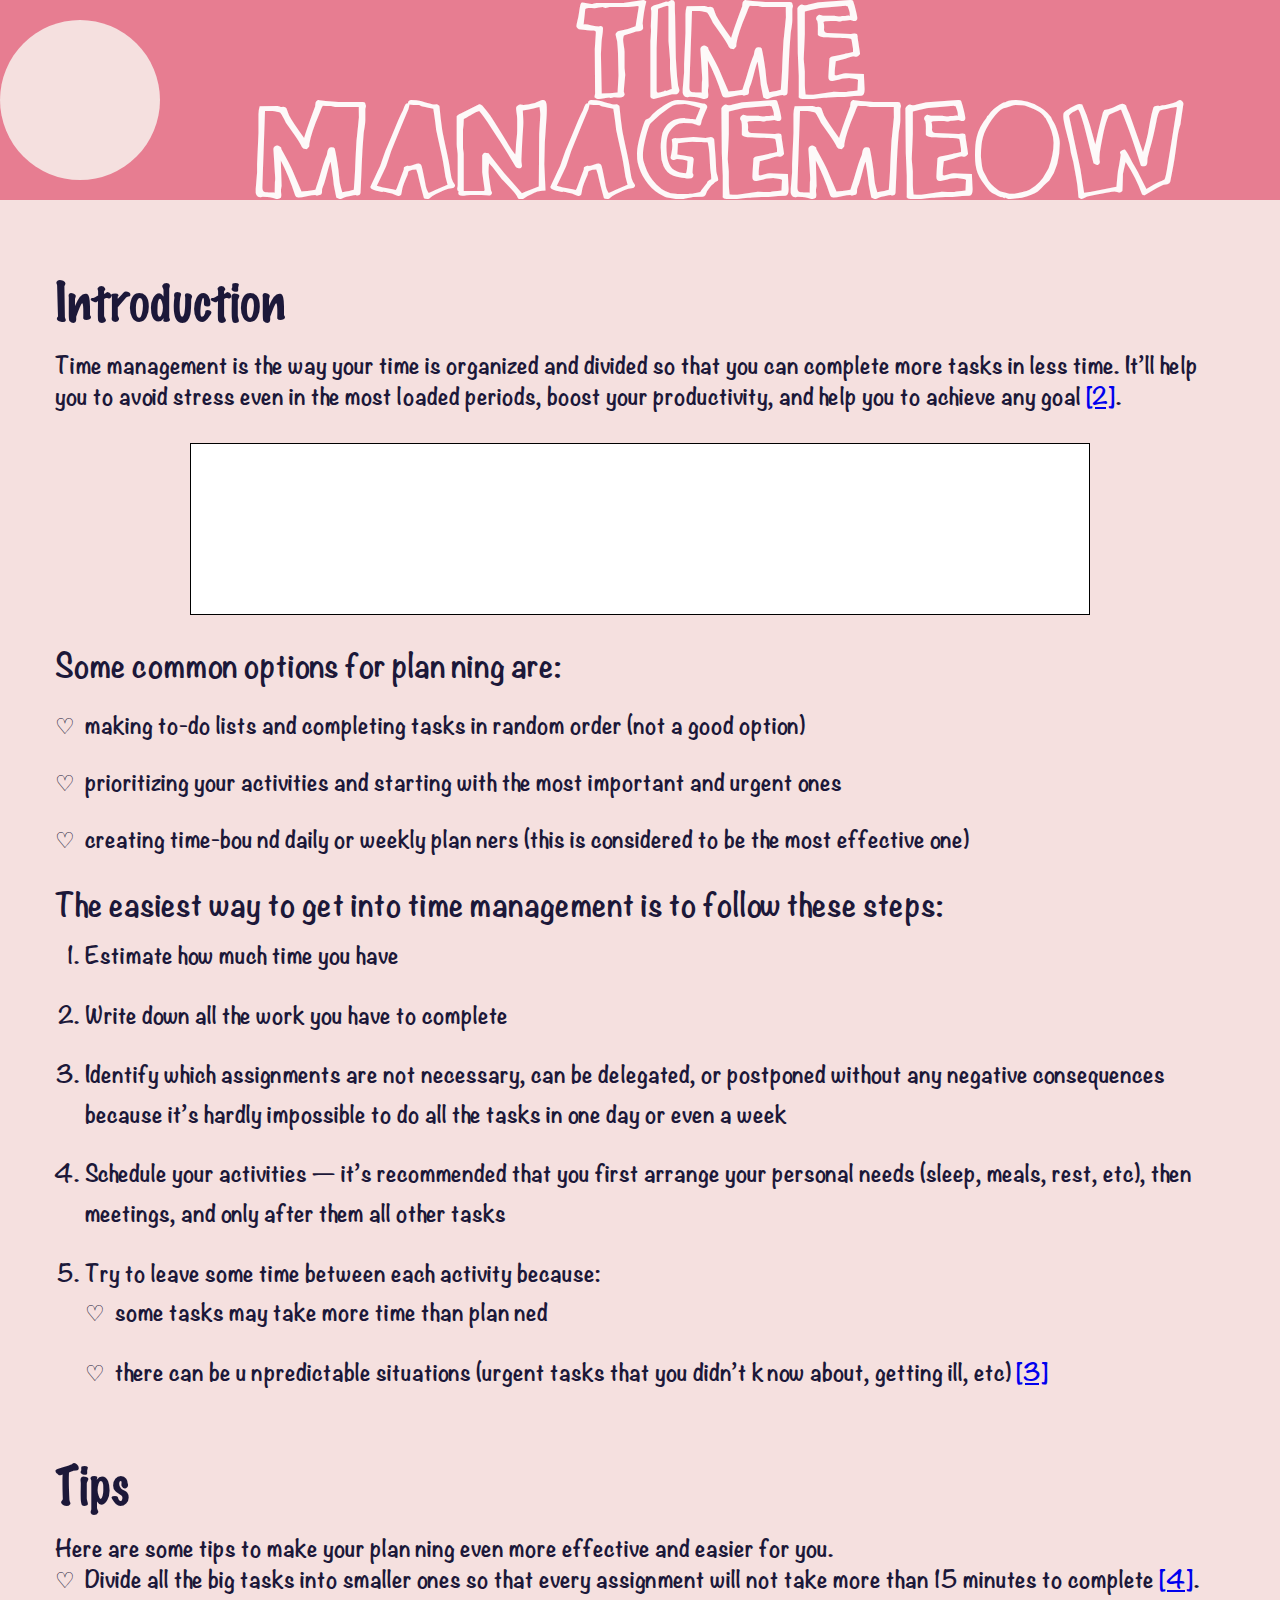
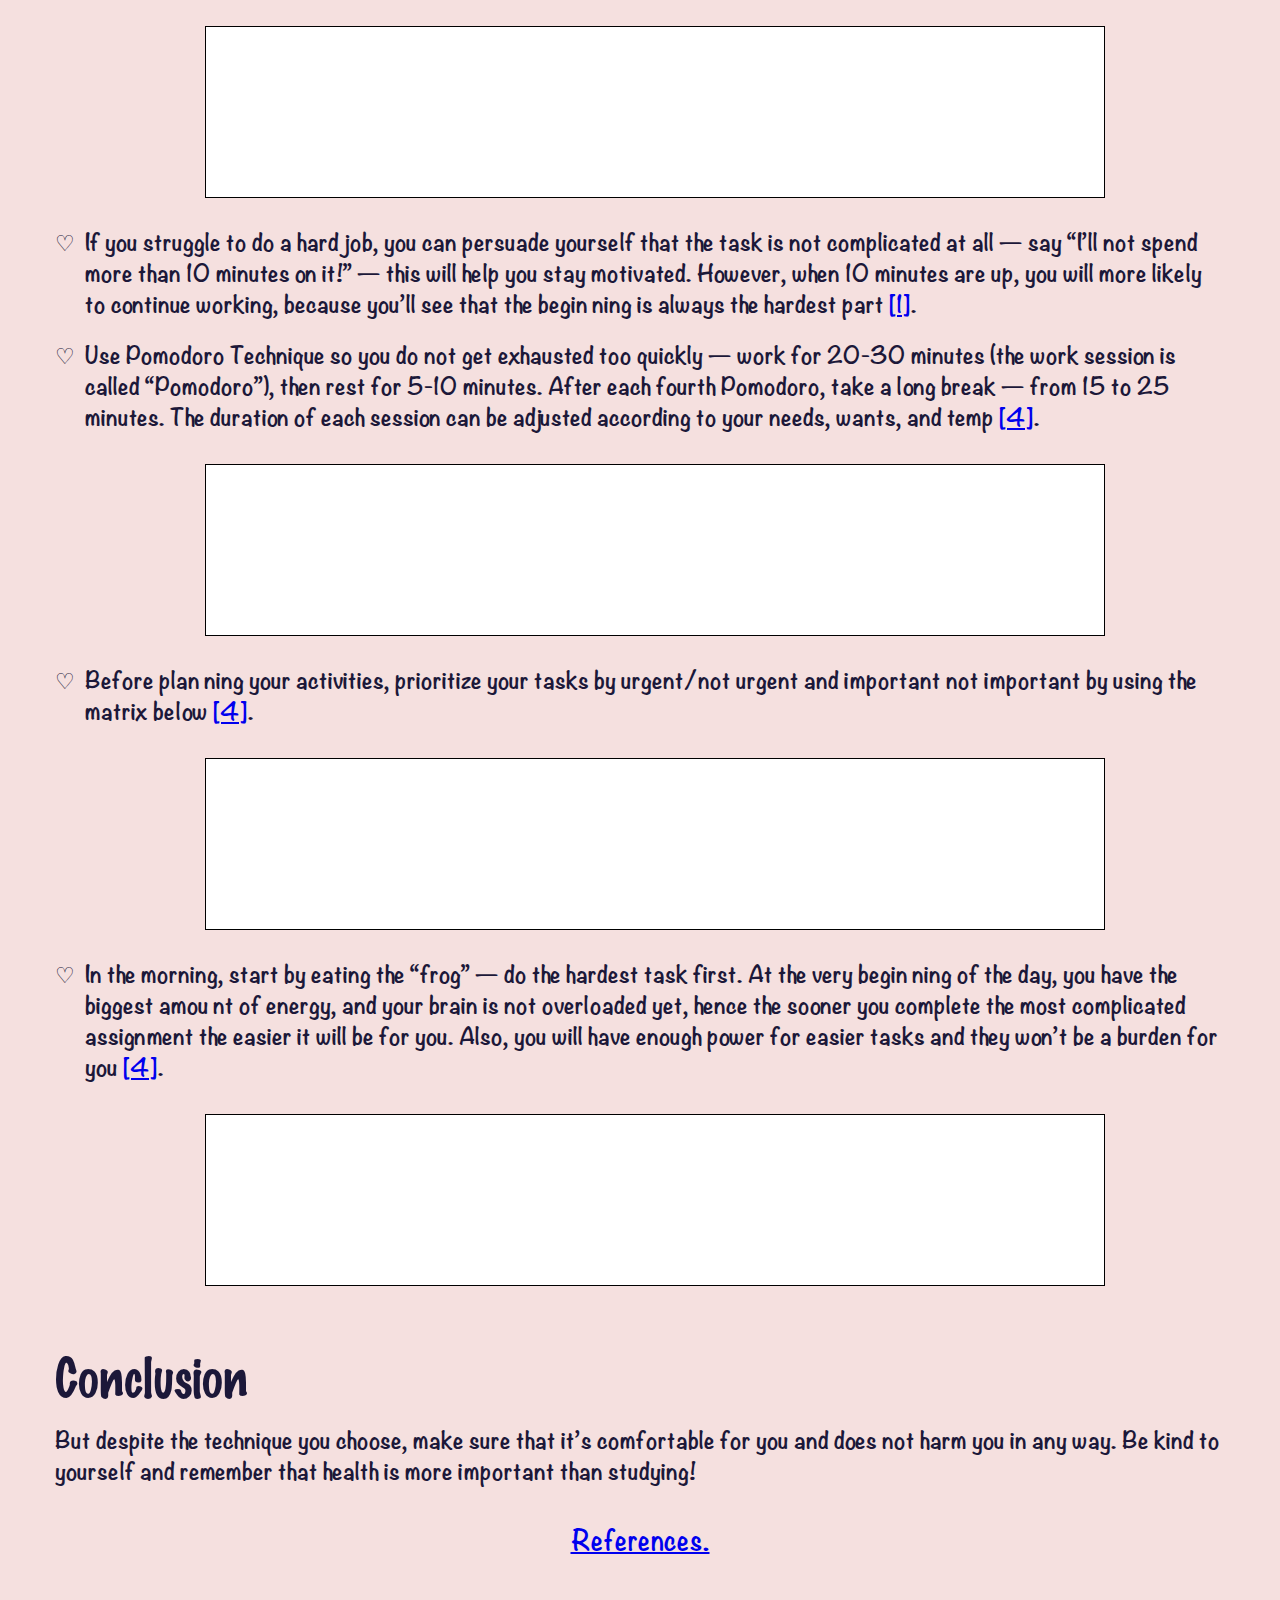
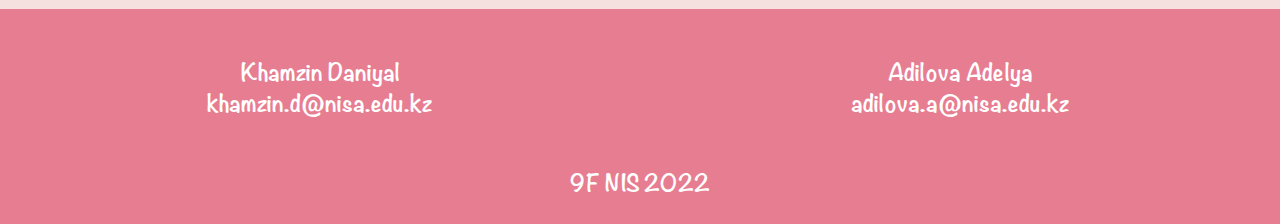
==== index.html @ df469c10 "initial commit" ====
<!DOCTYPE html>
<html lang="en">
<head>
    <meta charset="UTF-8">
    <meta http-equiv="X-UA-Compatible" content="IE=edge">
    <meta name="viewport" content="width=device-width, initial-scale=1.0">
    <title>Cat ManageMeow!</title>

    <!-- FONTS -->
    <link rel="stylesheet" href="fonts.css">

    <!-- CSS -->
    <link rel="stylesheet" href="index.css">
</head>
<body>
    
    <header class="header">
        <div class='container'>
            <div class="header__row">
                <div class="header__logo">

                </div>
                <h1 class="header__title">
                    time managemeow
                </h1>
            </div>
        </div>
    </header>

    <main class="main">
        <div class="content">
            <div class='container'>

                <section class="tool">
                    
                </section>

                <section class="intro">
                    <h2 class="intro__title title">
                        Introduction
                    </h2>
                    <p class="intro__text text">
                        Time management is the way your time is organized and divided so that you can complete more tasks in less time. It’ll help you to avoid stress even in the most loaded periods, boost your productivity, and help you to achieve any goal <a href="references.html">[2]</a>.
                    </p>
                    <div class="intro__image">

                    </div>
                    
                    <div class="options">
                        <div class="options__title subtitle">
                            Some common options for planning are:
                        </div>
                        <ul class="options__list text">
                            <li>making to-do lists and completing tasks in random order (not a good option)</li>
                            <li>prioritizing your activities and starting with the most important and urgent ones</li>
                            <li>creating time-bound daily or weekly planners (this is considered to be the most effective one)</li>
                        </ul>
                    </div>

                    <div class="steps">
                        <div class="steps__title subtitle">
                            The easiest way to get into time management is to follow these steps:
                        </div>
                        <ol class="steps__list text">
                            <li>Estimate how much time you have</li>
                            <li>Write down all the work you have to complete </li>
                            <li>Identify which assignments are not necessary, can be delegated, or postponed without any negative consequences because it’s hardly impossible to do all the tasks in one day or even a week</li>
                            <li>Schedule your activities — it’s recommended that you first arrange your personal needs (sleep, meals, rest, etc), then meetings, and only after them all other tasks</li>
                            <li>Try to leave some time between each activity because:
                                <ul>
                                    <li>some tasks may take more time than planned</li>
                                    <li>there can be unpredictable situations (urgent tasks that you didn’t know about, getting ill, etc) <a href="references.html">[3]</a></li>
                                </ul>
                            </li>
                        </ol>
                    </div>

                </section>

                <section class="tips">
                    <h2 class="tips__title title">
                        Tips
                    </h2>
                    <div class="tips__text text">
                        Here are some tips to make your planning even more effective and easier for you.
                    </div>
                    <ul class="tips__list text">
                        <li>
                            Divide all the big tasks into smaller ones so that every assignment will not take more than 15 minutes to complete <a href="references.html">[4]</a>.
                            <div class="tips__image">

                            </div>
                        </li>
                        <li>
                            If you struggle to do a hard job, you can persuade yourself that the task is not complicated at all — say “I’ll not spend more than 10 minutes on it!” — this will help you stay motivated. However, when 10 minutes are up, you will more likely to continue working, because you’ll see that the beginning is always the hardest part <a href="references.html">[1]</a>.
                        </li>
                        <li>
                            Use Pomodoro Technique so you do not get exhausted too quickly — work for 20-30 minutes (the work session is called “Pomodoro”), then rest for 5-10 minutes. After each fourth Pomodoro, take a long break — from 15 to 25 minutes. The duration of each session can be adjusted according to your needs, wants, and temp <a href="references.html">[4]</a>.

                            <div class="tips__image">

                            </div>
                        </li>
                        <li>
                            Before planning your activities, prioritize your tasks by urgent/not urgent and important not important by using the matrix below <a href="references.html">[4]</a>.
                            <div class="tips__image">

                            </div> 
                        </li>
                        <li>
                            In the morning, start by eating the “frog” — do the hardest task first. At the very beginning of the day, you have the biggest amount of energy, and your brain is not overloaded yet, hence the sooner you complete the most complicated assignment the easier it will be for you. Also, you will have enough power for easier tasks and they won’t be a burden for you <a href="references.html">[4]</a>. 
                            <div class="tips__image">

                            </div>
                        </li>
                    </ul>
                </section>

                <section class="conclusion">
                    <h2 class="conclusion__title title">
                        Conclusion
                    </h2>
                    <div class="conlusion__text text">
                        But despite the technique you choose, make sure that it’s comfortable for you and does not harm you in any way. Be kind to yourself and remember that health is more important than studying! 
                    </div>
                    <div class="conclusion__elem">
                        <a href="references.html" class="references">References.</a>
                    </div>
                </section>

            </div>
        </div>
    </main>

    <footer class="footer">
        <div class='container'>
            <div class="footer__row">
                <div class="footer__elem">
                    <div class="footer__fullname">
                        Khamzin Daniyal
                    </div>
                    <div class="footer__email">
                        khamzin.d@nisa.edu.kz
                    </div>
                </div>
                <div class="footer__elem">
                    <div class="footer__fullname">
                        Adilova Adelya
                    </div>
                    <div class="footer__email">
                        adilova.a@nisa.edu.kz
                    </div>
                </div>
            </div>
            <div class="footer__data">
                <span>9F NIS 2022</span>
            </div>
        </div>
    </footer>

</body>
</html>
---- fonts.css ----
@font-face {
    font-family: 'Noteworthy';
    src: url(fonts/Noteworthy-Bold.ttf) format("TrueType");
    font-style: normal;
    font-weight: bold;
}

@font-face {
    font-family: "Marker Felt";
    src: url("fonts/Marker\ Felt\ Font.ttf") format("TrueType");
    font-style: normal;
    font-weight: normal;
}

@font-face {
    font-family: 'Once in a while';
    src: url('fonts/once-in-a-while.eot');
    src: url('fonts/once-in-a-while.eot?#iefix') format('embedded-opentype'),
         url('fonts/once-in-a-while.woff') format('woff'),
         url('fonts/once-in-a-while.ttf') format('truetype'),
         url('fonts/once-in-a-while.svg#Once in a while') format('svg');
    font-style: normal;
    font-weight: normal;
}
---- index.css ----
/* CSS RESET */
html {
    box-sizing: border-box;
    font-size: 16px;
}

*,
*:before,
*:after {
    box-sizing: inherit;
}

body,
h1,
h2,
h3,
h4,
h5,
h6,
p,
ol,
ul {
    margin: 0;
    padding: 0;
    font-weight: normal;
}

ul {
    list-style: none;
}

img {
    max-width: 100%;
    height: auto;
}

/* ============================================================ */

body {
    background-color: #F5F5F5;
    font-family: "Noteworthy";
}

.container {
    max-width: 1170px;
    margin: 0 auto;
}

.content {
    max-width: 1420px;
    margin: 0 auto;
    background-color: #F5E0DF;
}

.header {
    background-color: #E77D91;
}

.header .container {
    max-width: 1800px;
}

.header__title {
    font-size: 100px;
    font-family: "Once in a while";
    color: #FDF9F9;
    flex: 1;
    text-align: center;
}

.header__row {
    display: flex;
    flex-flow: row nowrap;
    align-items: center;
    height: 200px;
}

.header__logo {
    width: 160px;
    height: 160px;
    background-color: #F5E0DF;
    border-radius: 50%;
}

/* ======================================================== */

ul li {
    position: relative;
    padding-left: 30px;
}

ul li::before {
    content: '♡';
    position: absolute;
    top: 0;
    left: 0;
}

ol {
    padding-left: 30px;
}

/* ======================================================== */

.intro {
    padding: 70px 0px 40px;
}

.intro__text {
    margin-top: 20px;
}

.title {
    font-size: 50px;
    color: #1C1839;
    line-height: 60.51px;
    font-family: "Marker Felt";
}

.subtitle {
    font-size: 30px;
    color: #1C1839;
}
.text {
    color: #1C1839;
    font-size: 22px;
}
.intro__image {
    max-width: 900px;
    margin: 0 auto;
    margin: 30px auto 30px;
    height: 172px;
    background-color: #fff;
    border: 1px solid #000;
}
.options__title {
    margin-top: 30px;
    margin-bottom: 10px;
}
.options__list li {
    line-height: 2.6;
}
.steps__title {
    margin-top: 15px;
    margin-bottom: 10px;
}
.steps__list li {
    line-height: 1.8;
    margin-bottom: 20px;
}

.steps__list li:nth-child(5) {
    margin-bottom: 10px;
}

.steps__list ul li {
    line-height: 1.8;
}

/* ========================================================================= */

.tips {
    padding: 0 0 50px;
}

.tips__title {
    margin-bottom: 20px;
}

.tips__list li {
    margin-bottom: 20px;
}

.tips__list li:last-child {
    margin: 0;
}

.tips__list li:last-child .tips__image {
    margin-bottom: 0;
}

.tips__image {
    max-width: 900px;
    margin: 0 auto;
    margin-top: 30px;
    margin-bottom: 30px;
    height: 172px;
    background-color: #fff;
    border: 1px solid #000;
}

/* ===================================================================================== */

.footer {
    background-color: #E77D91;
    padding-bottom: 15px;
    text-align: center;
}

.footer .container {
    max-width: 1240px;
    height: 200px;
}

.footer__row {
    height: 80%;
    display: flex;
    flex-flow: row nowrap;
    align-items: center;
}

.footer__elem {
    flex: 1 1 50%;
    color: #fff;
    font-size: 22px;
    margin-right: 40px;
}

.footer__elem:last-child {
    margin: 0;
}

.footer__data {
    color: #fff;
    font-size: 22px;
    text-align: center;
    width: 100%;
}

/* =================================================== */

.conclusion {
    padding: 10px 0px 50px;
}

.conlusion__title {
    margin-bottom: 20px;
}

.conlusion__text {
    margin-top: 20px;
    margin-bottom: 35px;
}

.conclusion__elem {
    width: 100%;
    text-align: center;
}

.references {
    font-size: 25px;
}
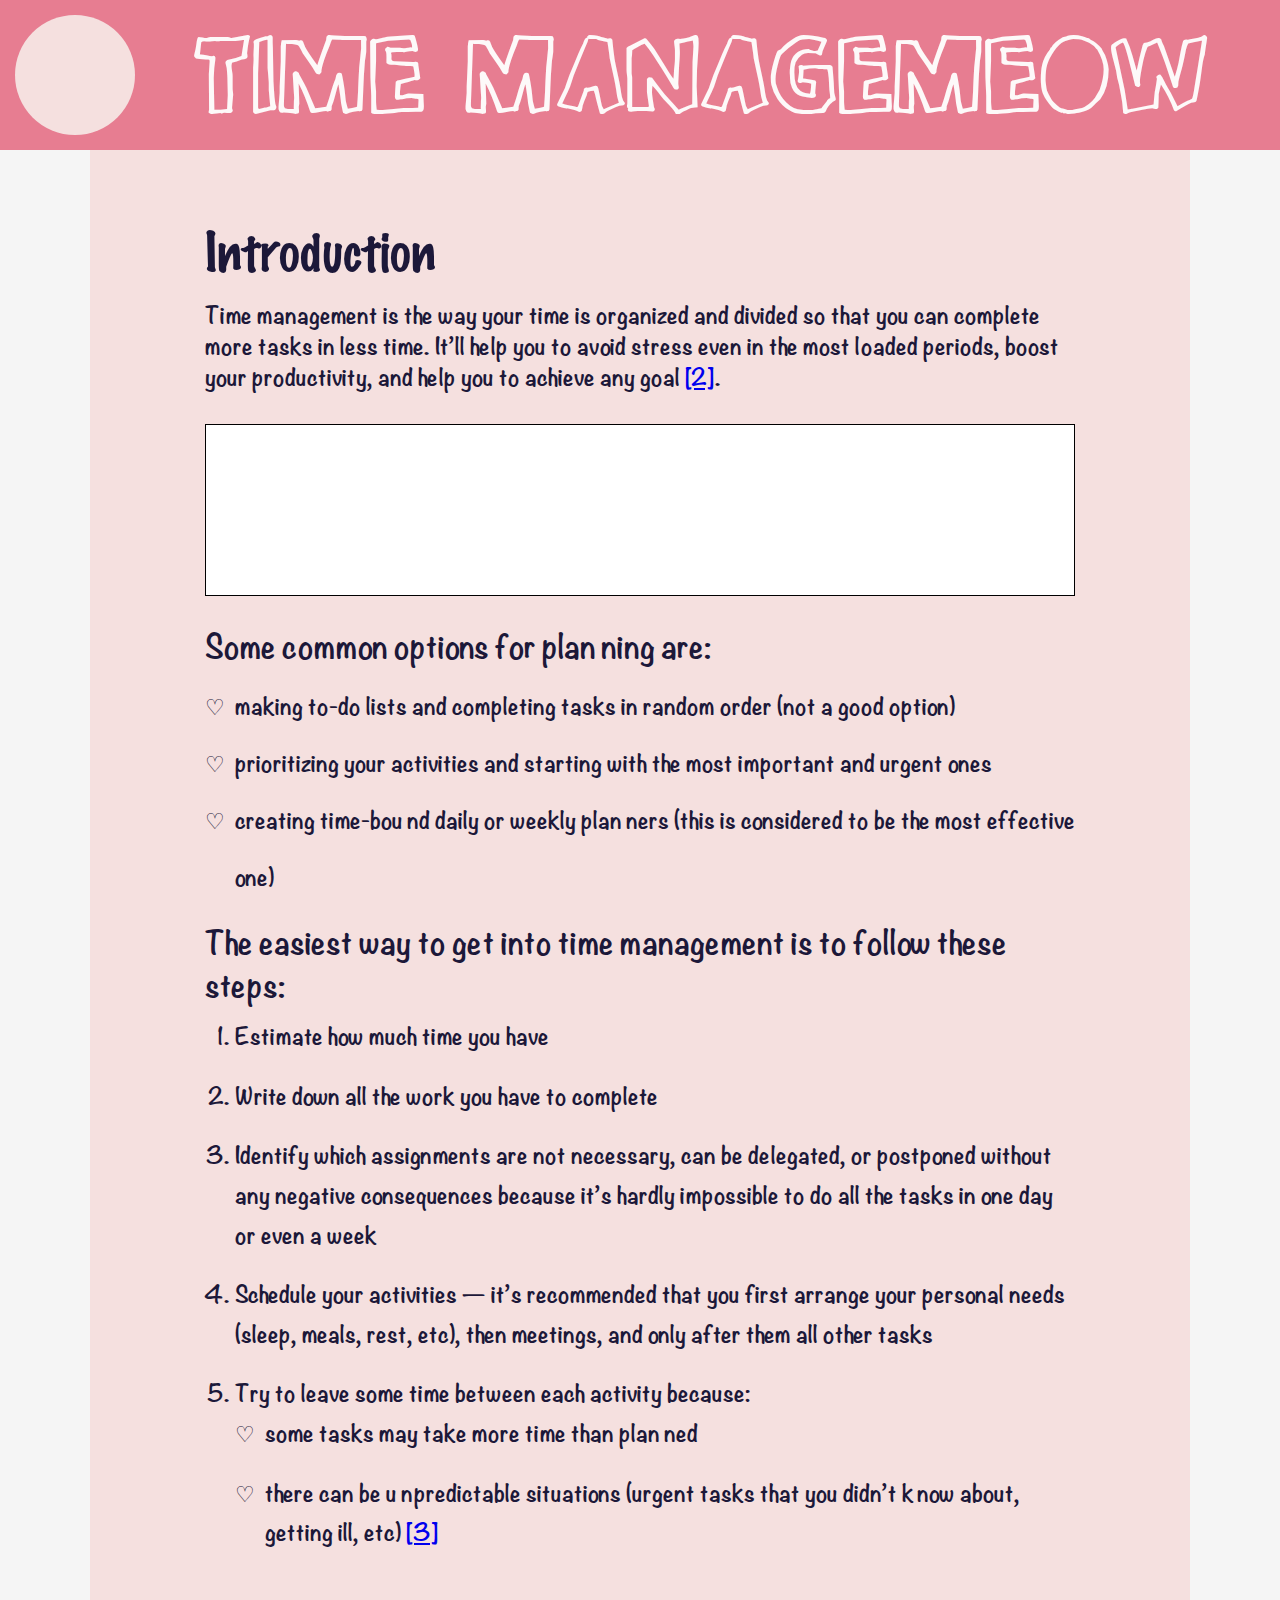
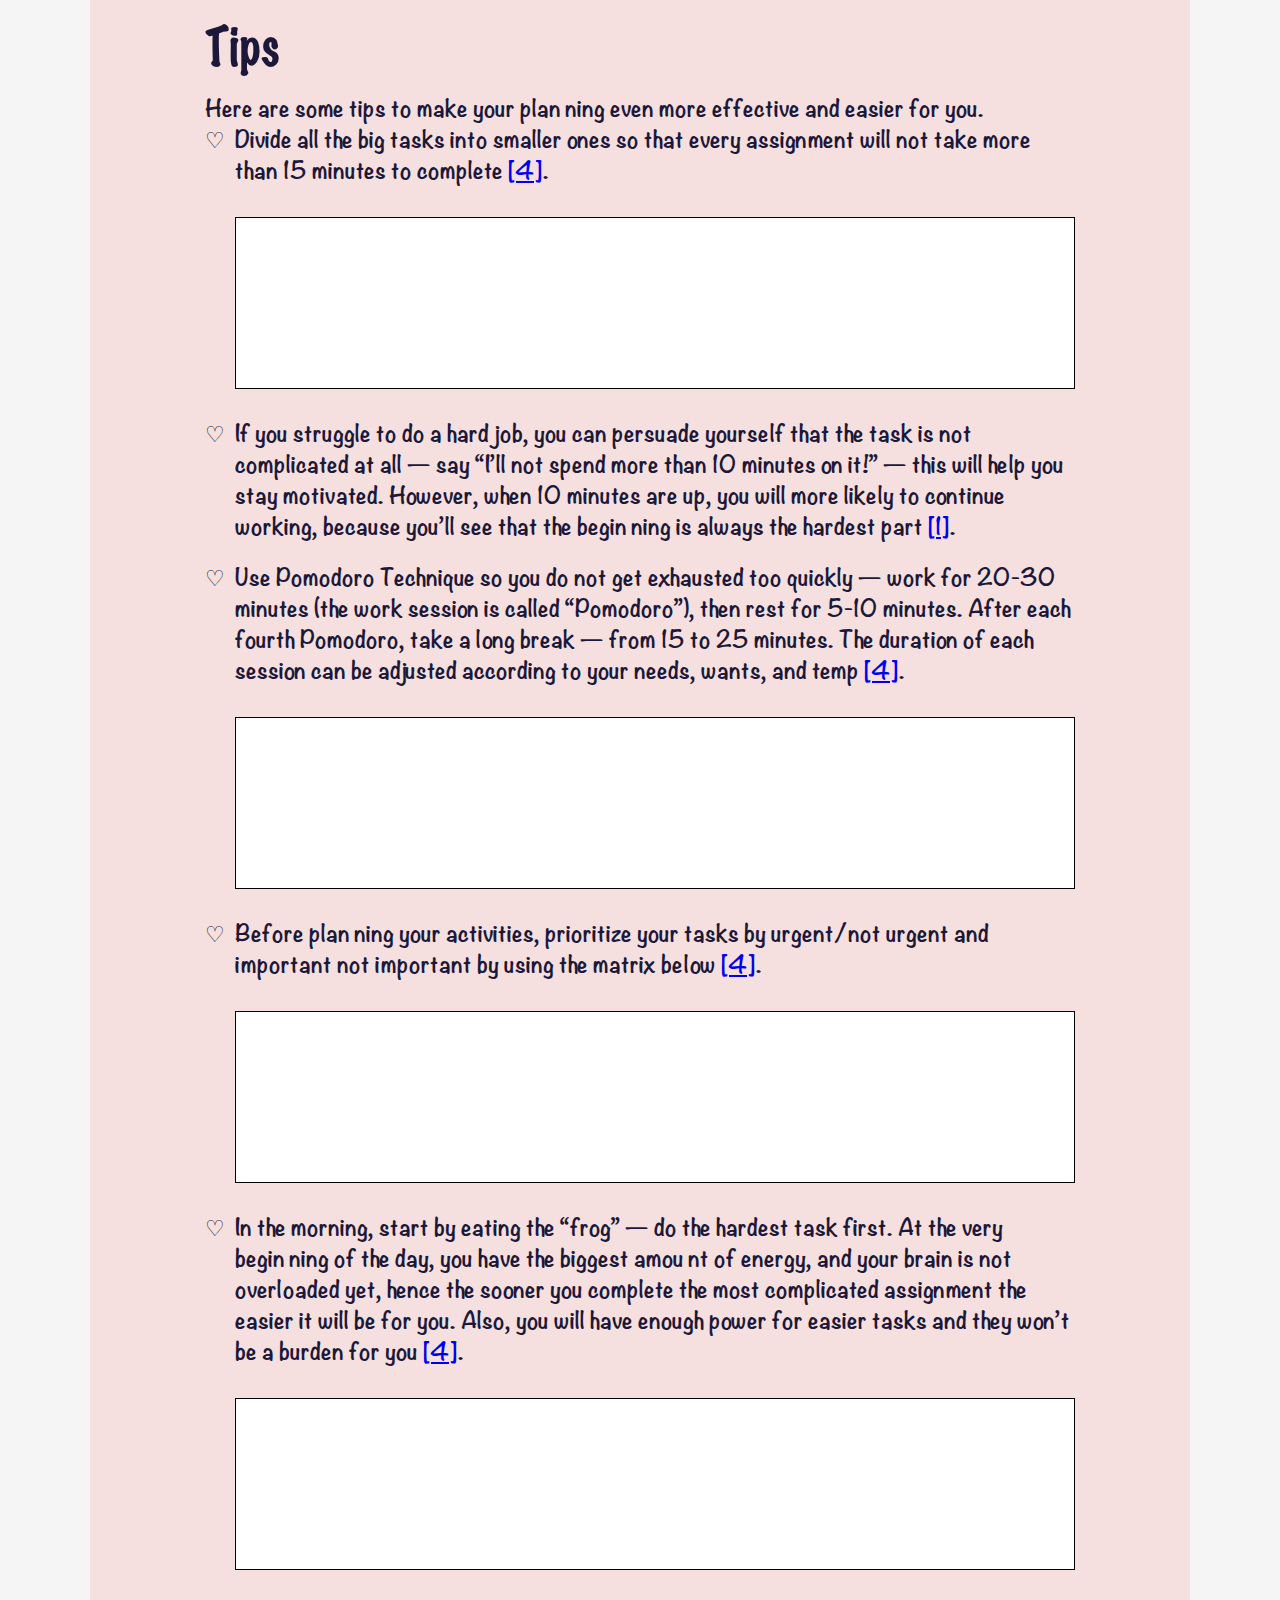
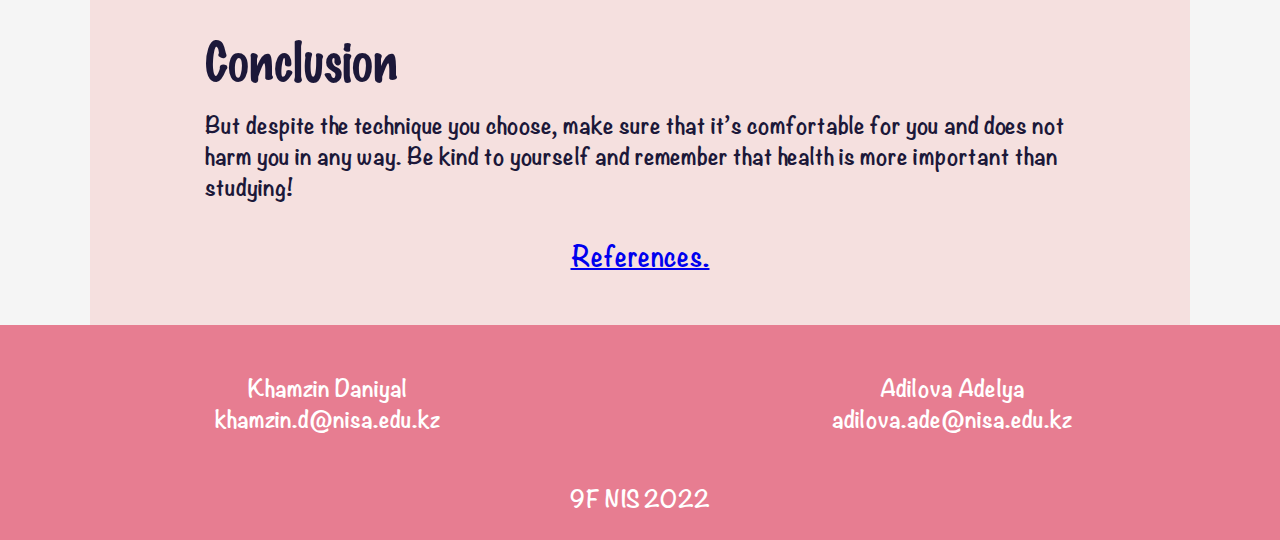
==== commit 4a51cf8a: "fix misspelling" ====
--- a/index.html
+++ b/index.html
@@ -148,7 +148,7 @@
                         Adilova Adelya
                     </div>
                     <div class="footer__email">
-                        adilova.a@nisa.edu.kz
+                        adilova.ade@nisa.edu.kz
                     </div>
                 </div>
             </div>
--- a/index.css
+++ b/index.css
@@ -44,6 +44,7 @@
 .container {
     max-width: 1170px;
     margin: 0 auto;
+    padding: 0 15px;
 }
 
 .content {
@@ -195,6 +196,7 @@
     background-color: #E77D91;
     padding-bottom: 15px;
     text-align: center;
+    font-size: 22px;
 }
 
 .footer .container {
@@ -212,7 +214,6 @@
 .footer__elem {
     flex: 1 1 50%;
     color: #fff;
-    font-size: 22px;
     margin-right: 40px;
 }
 
@@ -222,7 +223,6 @@
 
 .footer__data {
     color: #fff;
-    font-size: 22px;
     text-align: center;
     width: 100%;
 }
@@ -249,4 +249,164 @@
 
 .references {
     font-size: 25px;
+}
+
+/* ======================================================== */
+
+@media (max-width: 1512px) {
+    .content {
+        max-width: 1100px;
+    }
+
+    .container {
+        max-width: 900px;
+    }
+
+    .header__title {
+        font-size: 80px;
+    }
+    .header__row {
+        height: 150px;
+    }
+    .header__logo {
+        width: 120px;
+        height: 120px;
+    }
+}
+
+@media (max-width: 1250px) {
+    .content {
+        max-width: 900px;
+    }
+
+    .container {
+        max-width: 700px;
+    }
+
+    .header__title {
+        font-size: 50px;
+    }
+    .header__row {
+        height: 120px;
+    }
+    .header__logo {
+        width: 80px;
+        height: 80px;
+    }
+    .header .container {
+        max-width: 900px;
+    }
+    .intro {
+        padding-top: 20px;
+    }
+}
+
+@media (max-width: 832px) {
+    .content {
+        max-width: 700px;
+    }
+    .container {
+        max-width: 500px;
+    }
+}
+
+@media (max-width: 770px) {
+    .header__title {
+        font-size: 35px;
+    }
+    .header__row {
+        height: 70px;
+    }
+    .header__logo {
+        width: 50px;
+        height: 50px;
+    }
+
+    .title {
+        font-size: 35px;
+    }
+    .subtitle {
+        font-size: 25px;
+    }
+    .text {
+        font-size: 18px;
+    }
+}
+
+@media (max-width: 570px) {
+    .header__title {
+        text-align: right;
+        font-size: 30px;
+    }
+
+    .footer__elem {
+        margin-right: 15px;
+    }
+    .footer .container {
+        height: 150px;
+    }
+    .footer {
+        font-size: 15px;
+    }
+}
+
+@media (max-width: 475px) {
+    .header__title {
+        font-size: 25px;
+    }
+    .header__logo {
+        width: 40px;
+        height: 40px;
+    }
+    .header__row {
+        height: 50px;
+    }
+    .intro {
+        padding-top: 10px;
+        padding-bottom: 10px;
+    }
+    .intro__text {
+        margin-top: 5px;
+    }
+    .title {
+        font-size: 25px;
+    }
+    .subtitle {
+        font-size: 21px;
+    }
+    .text {
+        font-size: 17px;
+    }
+    .options__list li {
+        line-height: 1.5;
+        margin-bottom: 10px;
+    }
+    .steps__list li {
+        margin-bottom: 10px;
+    }
+    .tips {
+        padding-bottom: 15px;
+    }
+    .tips__title {
+        margin-bottom: 5px;
+    }
+    .conlusion__title {
+        margin-bottom: 5px;
+    }
+}
+
+@media (max-width: 390px) {
+    .header__title {
+        font-size: 20px;
+    }
+    .header__logo {
+        width: 35px;
+        height: 35px;
+    }
+    .footer__elem {
+        margin-right: 5px;
+    }
+    .footer .container {
+        padding: 0 5px;
+    }
 }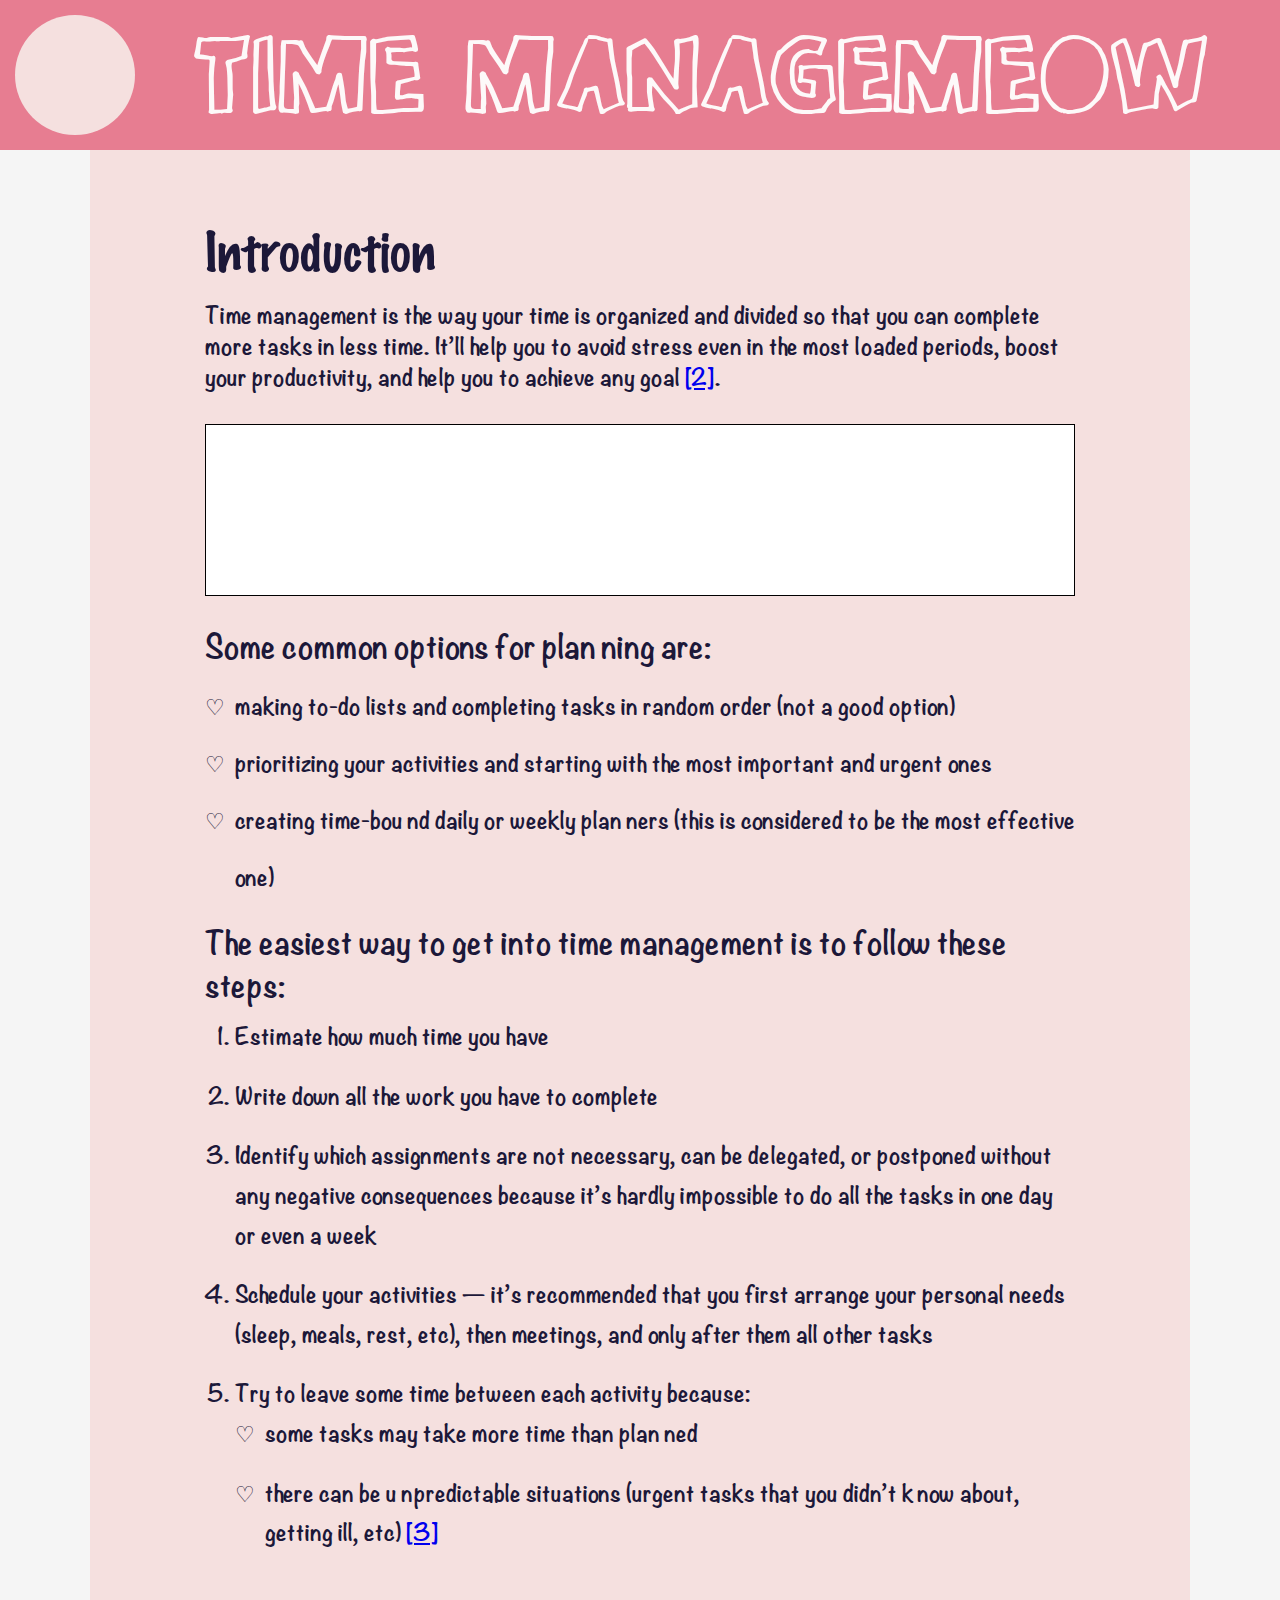
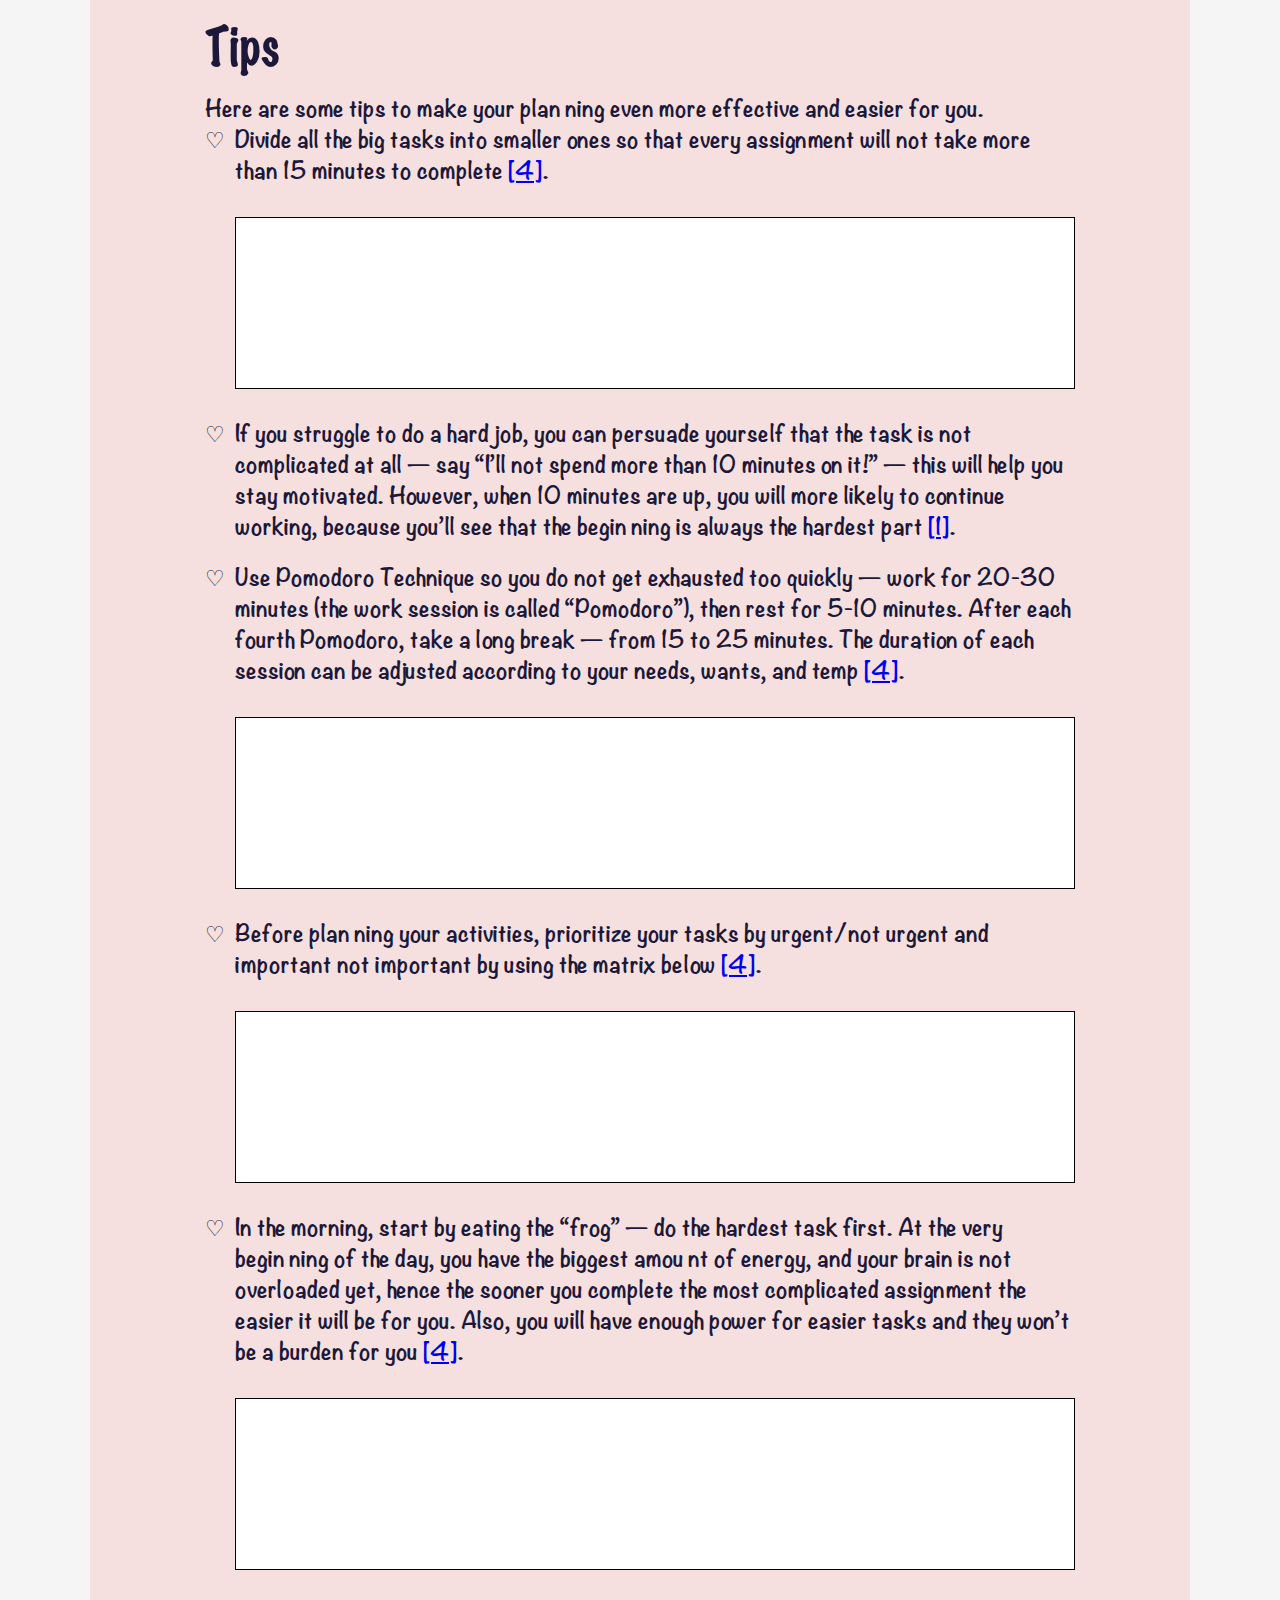
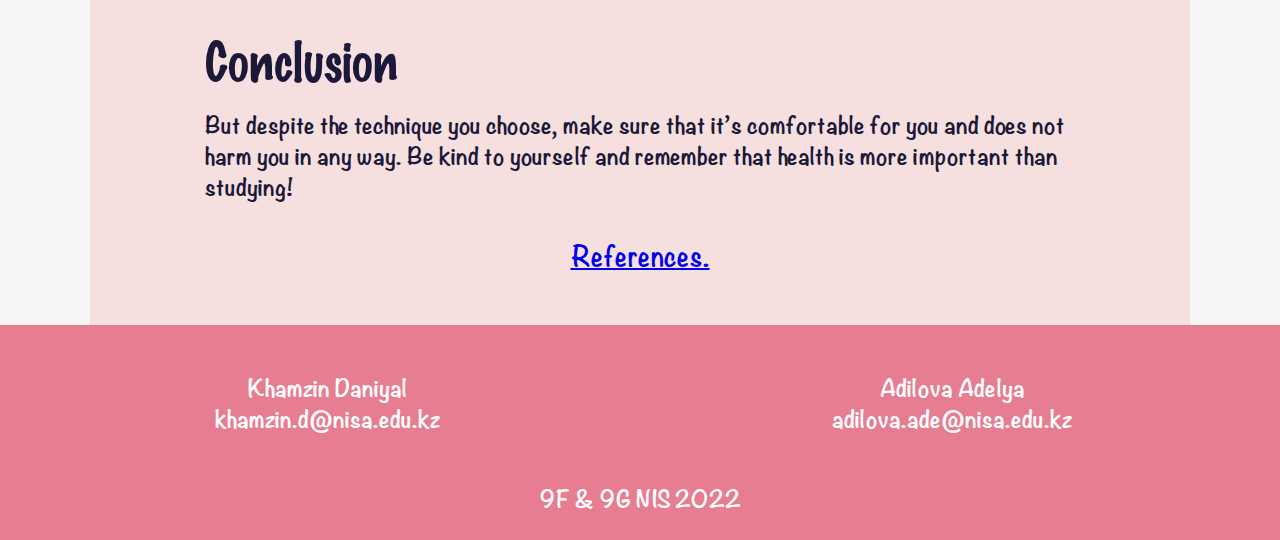
==== commit a256f68c: "fix another misspelling" ====
--- a/index.html
+++ b/index.html
@@ -153,7 +153,7 @@
                 </div>
             </div>
             <div class="footer__data">
-                <span>9F NIS 2022</span>
+                <span>9F & 9G NIS 2022</span>
             </div>
         </div>
     </footer>
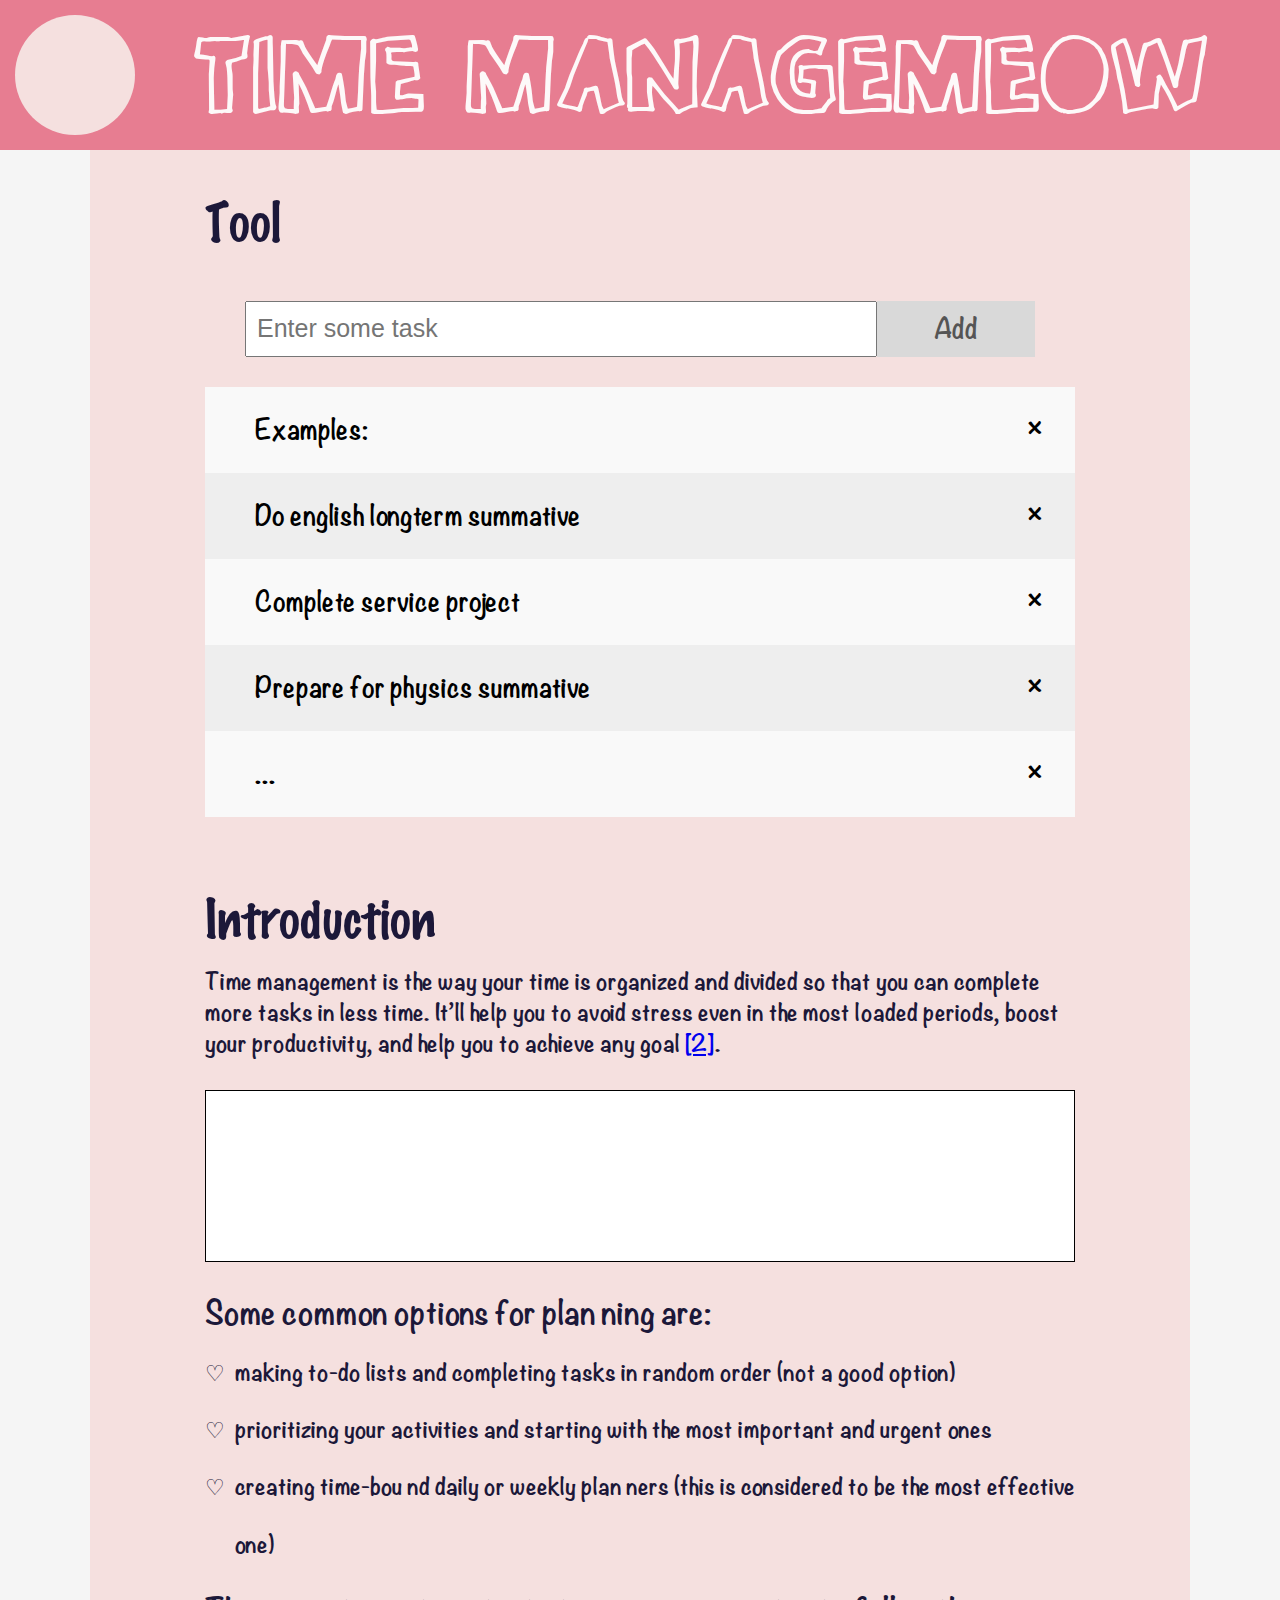
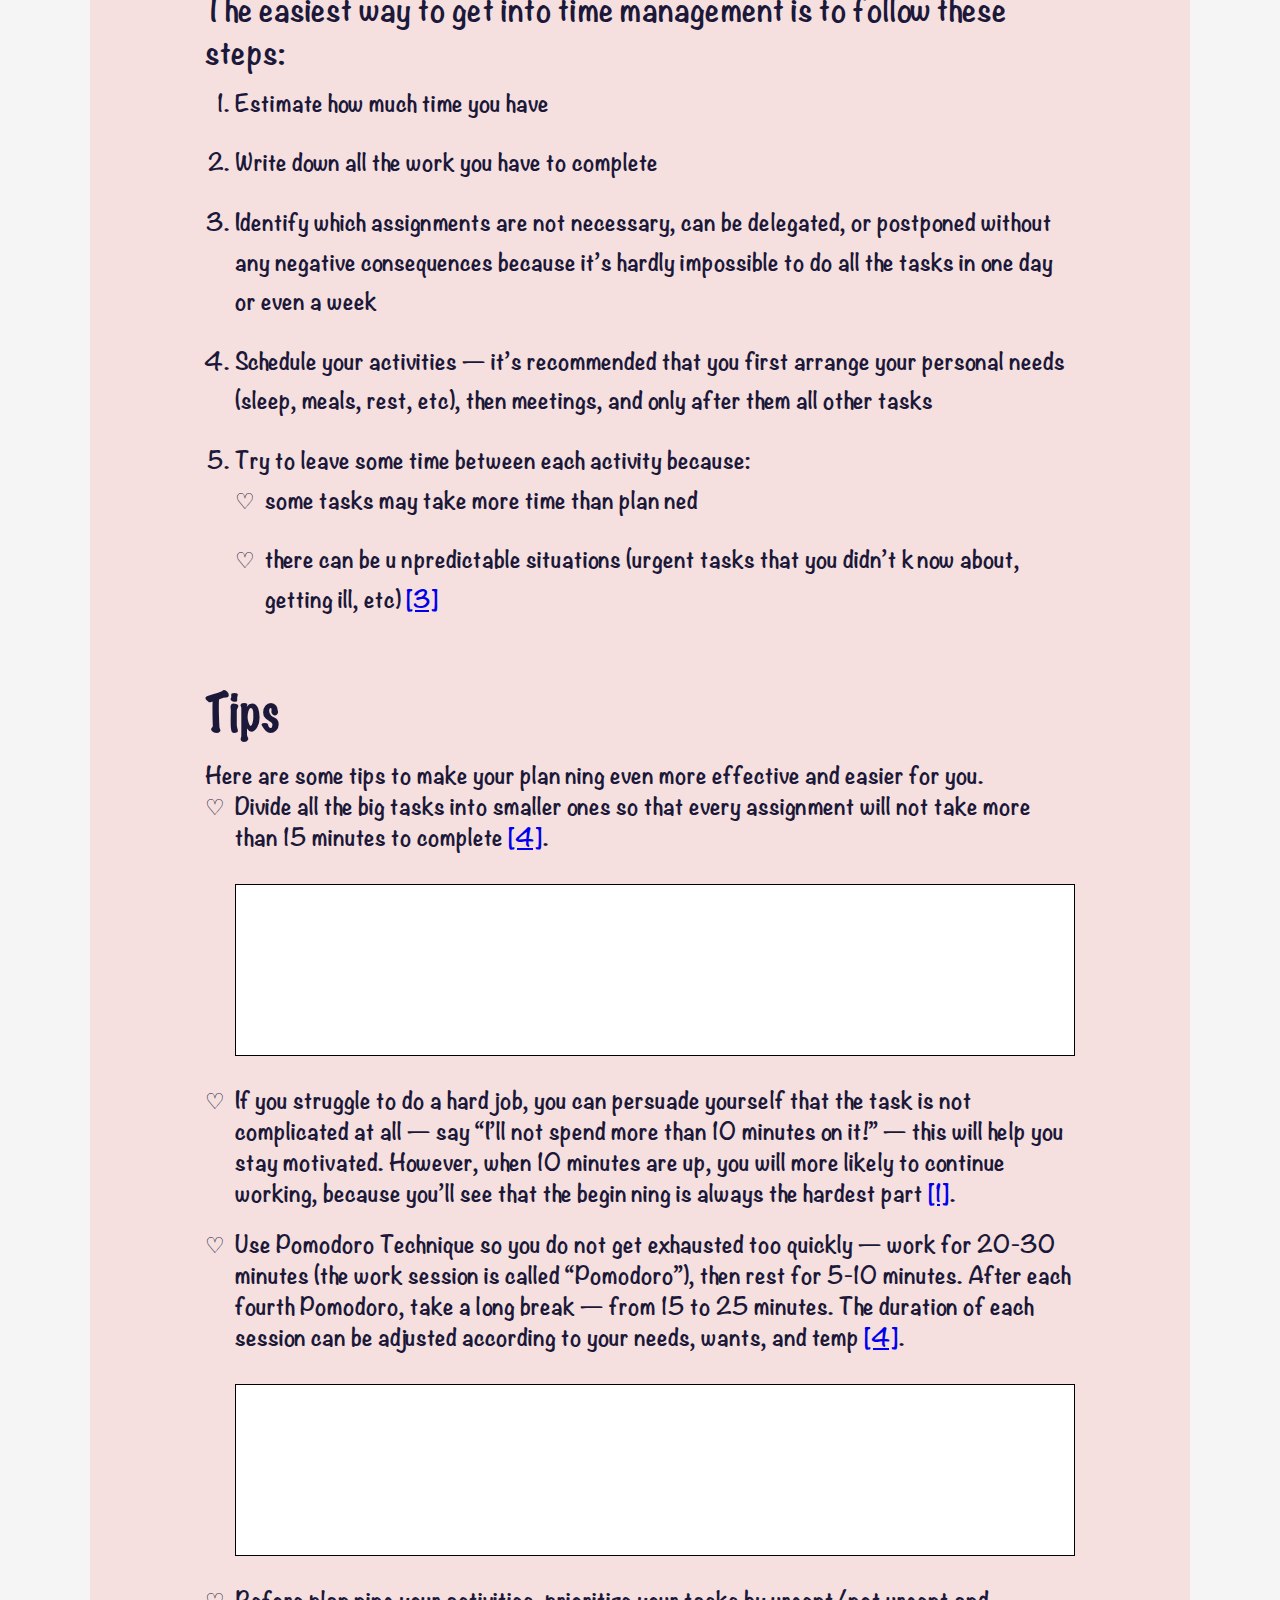
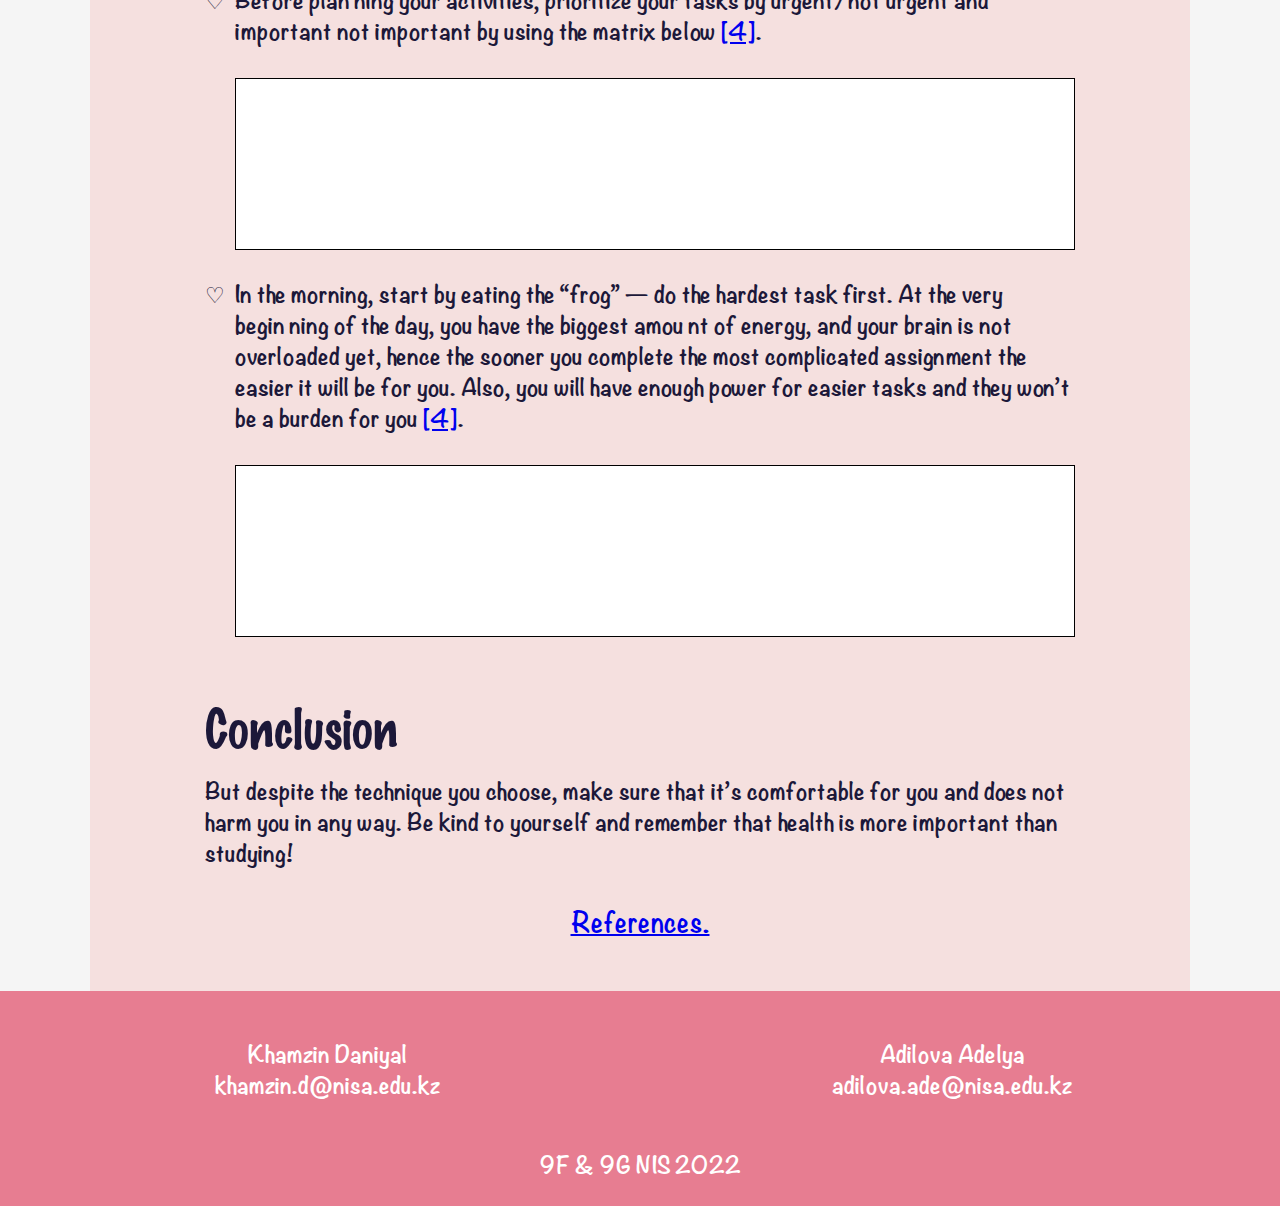
==== commit 429b031b: "add todo tool" ====
--- a/index.html
+++ b/index.html
@@ -1,5 +1,6 @@
 <!DOCTYPE html>
 <html lang="en">
+
 <head>
     <meta charset="UTF-8">
     <meta http-equiv="X-UA-Compatible" content="IE=edge">
@@ -12,8 +13,9 @@
     <!-- CSS -->
     <link rel="stylesheet" href="index.css">
 </head>
+
 <body>
-    
+
     <header class="header">
         <div class='container'>
             <div class="header__row">
@@ -32,7 +34,22 @@
             <div class='container'>
 
                 <section class="tool">
-                    
+                    <h2 class="tool__title title">
+                        Tool
+                    </h2>
+                    <div class="tool__tool">
+                        <input type="text" class="tool__input" placeholder="Enter some task">
+                        <span class="addBtn">Add</span>
+                    </div>
+
+                    <ul class="tool__list">
+                        <li>Examples:</li>
+                        <li>Do english longterm summative</li>
+                        <li>Complete service project</li>
+                        <li>Prepare for physics summative</li>
+                        <li>...</li>
+                    </ul>
+
                 </section>
 
                 <section class="intro">
@@ -40,12 +57,14 @@
                         Introduction
                     </h2>
                     <p class="intro__text text">
-                        Time management is the way your time is organized and divided so that you can complete more tasks in less time. It’ll help you to avoid stress even in the most loaded periods, boost your productivity, and help you to achieve any goal <a href="references.html">[2]</a>.
+                        Time management is the way your time is organized and divided so that you can complete more
+                        tasks in less time. It’ll help you to avoid stress even in the most loaded periods, boost your
+                        productivity, and help you to achieve any goal <a href="references.html">[2]</a>.
                     </p>
                     <div class="intro__image">
 
                     </div>
-                    
+
                     <div class="options">
                         <div class="options__title subtitle">
                             Some common options for planning are:
@@ -53,7 +72,8 @@
                         <ul class="options__list text">
                             <li>making to-do lists and completing tasks in random order (not a good option)</li>
                             <li>prioritizing your activities and starting with the most important and urgent ones</li>
-                            <li>creating time-bound daily or weekly planners (this is considered to be the most effective one)</li>
+                            <li>creating time-bound daily or weekly planners (this is considered to be the most
+                                effective one)</li>
                         </ul>
                     </div>
 
@@ -64,12 +84,16 @@
                         <ol class="steps__list text">
                             <li>Estimate how much time you have</li>
                             <li>Write down all the work you have to complete </li>
-                            <li>Identify which assignments are not necessary, can be delegated, or postponed without any negative consequences because it’s hardly impossible to do all the tasks in one day or even a week</li>
-                            <li>Schedule your activities — it’s recommended that you first arrange your personal needs (sleep, meals, rest, etc), then meetings, and only after them all other tasks</li>
+                            <li>Identify which assignments are not necessary, can be delegated, or postponed without any
+                                negative consequences because it’s hardly impossible to do all the tasks in one day or
+                                even a week</li>
+                            <li>Schedule your activities — it’s recommended that you first arrange your personal needs
+                                (sleep, meals, rest, etc), then meetings, and only after them all other tasks</li>
                             <li>Try to leave some time between each activity because:
                                 <ul>
                                     <li>some tasks may take more time than planned</li>
-                                    <li>there can be unpredictable situations (urgent tasks that you didn’t know about, getting ill, etc) <a href="references.html">[3]</a></li>
+                                    <li>there can be unpredictable situations (urgent tasks that you didn’t know about,
+                                        getting ill, etc) <a href="references.html">[3]</a></li>
                                 </ul>
                             </li>
                         </ol>
@@ -86,29 +110,42 @@
                     </div>
                     <ul class="tips__list text">
                         <li>
-                            Divide all the big tasks into smaller ones so that every assignment will not take more than 15 minutes to complete <a href="references.html">[4]</a>.
-                            <div class="tips__image">
-
-                            </div>
-                        </li>
-                        <li>
-                            If you struggle to do a hard job, you can persuade yourself that the task is not complicated at all — say “I’ll not spend more than 10 minutes on it!” — this will help you stay motivated. However, when 10 minutes are up, you will more likely to continue working, because you’ll see that the beginning is always the hardest part <a href="references.html">[1]</a>.
-                        </li>
-                        <li>
-                            Use Pomodoro Technique so you do not get exhausted too quickly — work for 20-30 minutes (the work session is called “Pomodoro”), then rest for 5-10 minutes. After each fourth Pomodoro, take a long break — from 15 to 25 minutes. The duration of each session can be adjusted according to your needs, wants, and temp <a href="references.html">[4]</a>.
-
-                            <div class="tips__image">
-
-                            </div>
-                        </li>
-                        <li>
-                            Before planning your activities, prioritize your tasks by urgent/not urgent and important not important by using the matrix below <a href="references.html">[4]</a>.
-                            <div class="tips__image">
-
-                            </div> 
-                        </li>
-                        <li>
-                            In the morning, start by eating the “frog” — do the hardest task first. At the very beginning of the day, you have the biggest amount of energy, and your brain is not overloaded yet, hence the sooner you complete the most complicated assignment the easier it will be for you. Also, you will have enough power for easier tasks and they won’t be a burden for you <a href="references.html">[4]</a>. 
+                            Divide all the big tasks into smaller ones so that every assignment will not take more than
+                            15 minutes to complete <a href="references.html">[4]</a>.
+                            <div class="tips__image">
+
+                            </div>
+                        </li>
+                        <li>
+                            If you struggle to do a hard job, you can persuade yourself that the task is not complicated
+                            at all — say “I’ll not spend more than 10 minutes on it!” — this will help you stay
+                            motivated. However, when 10 minutes are up, you will more likely to continue working,
+                            because you’ll see that the beginning is always the hardest part <a
+                                href="references.html">[1]</a>.
+                        </li>
+                        <li>
+                            Use Pomodoro Technique so you do not get exhausted too quickly — work for 20-30 minutes (the
+                            work session is called “Pomodoro”), then rest for 5-10 minutes. After each fourth Pomodoro,
+                            take a long break — from 15 to 25 minutes. The duration of each session can be adjusted
+                            according to your needs, wants, and temp <a href="references.html">[4]</a>.
+
+                            <div class="tips__image">
+
+                            </div>
+                        </li>
+                        <li>
+                            Before planning your activities, prioritize your tasks by urgent/not urgent and important
+                            not important by using the matrix below <a href="references.html">[4]</a>.
+                            <div class="tips__image">
+
+                            </div>
+                        </li>
+                        <li>
+                            In the morning, start by eating the “frog” — do the hardest task first. At the very
+                            beginning of the day, you have the biggest amount of energy, and your brain is not
+                            overloaded yet, hence the sooner you complete the most complicated assignment the easier it
+                            will be for you. Also, you will have enough power for easier tasks and they won’t be a
+                            burden for you <a href="references.html">[4]</a>.
                             <div class="tips__image">
 
                             </div>
@@ -121,7 +158,8 @@
                         Conclusion
                     </h2>
                     <div class="conlusion__text text">
-                        But despite the technique you choose, make sure that it’s comfortable for you and does not harm you in any way. Be kind to yourself and remember that health is more important than studying! 
+                        But despite the technique you choose, make sure that it’s comfortable for you and does not harm
+                        you in any way. Be kind to yourself and remember that health is more important than studying!
                     </div>
                     <div class="conclusion__elem">
                         <a href="references.html" class="references">References.</a>
@@ -158,5 +196,8 @@
         </div>
     </footer>
 
+
+    <script src="script.js"></script>
 </body>
+
 </html>--- a/index.css
+++ b/index.css
@@ -37,8 +37,10 @@
 /* ============================================================ */
 
 body {
-    background-color: #F5F5F5;
+    background-color: #f5f5f5;
     font-family: "Noteworthy";
+    scroll-behavior: smooth;
+    text-rendering: optimizeSpeed;
 }
 
 .container {
@@ -50,11 +52,11 @@
 .content {
     max-width: 1420px;
     margin: 0 auto;
-    background-color: #F5E0DF;
+    background-color: #f5e0df;
 }
 
 .header {
-    background-color: #E77D91;
+    background-color: #e77d91;
 }
 
 .header .container {
@@ -64,7 +66,7 @@
 .header__title {
     font-size: 100px;
     font-family: "Once in a while";
-    color: #FDF9F9;
+    color: #fdf9f9;
     flex: 1;
     text-align: center;
 }
@@ -79,7 +81,7 @@
 .header__logo {
     width: 160px;
     height: 160px;
-    background-color: #F5E0DF;
+    background-color: #f5e0df;
     border-radius: 50%;
 }
 
@@ -91,7 +93,7 @@
 }
 
 ul li::before {
-    content: '♡';
+    content: "♡";
     position: absolute;
     top: 0;
     left: 0;
@@ -103,6 +105,127 @@
 
 /* ======================================================== */
 
+.tool {
+    padding: 40px 0 0px;
+}
+
+.tool__title {
+    margin-bottom: 20px;
+}
+
+/* Style the list items */
+.tool__list li {
+    cursor: pointer;
+    position: relative;
+    padding-left: 0;
+    padding: 25px;
+    padding-left: 50px;
+    background: #eee;
+    font-size: 25px;
+    transition: 0.2s;
+
+    -webkit-user-select: none;
+    -moz-user-select: none;
+    -ms-user-select: none;
+    user-select: none;
+}
+
+.tool__list li::before {
+    content: '';
+}
+
+/* Set all odd list items to a different color (zebra-stripes) */
+.tool__list li:nth-child(odd) {
+    background: #f9f9f9;
+}
+
+/* Darker background-color on hover */
+.tool__list li:hover {
+    background: #ddd;
+}
+
+/* When clicked on, add a background color and strike out text */
+.tool__list li.checked {
+    background: #888;
+    color: #fff;
+    text-decoration: line-through;
+}
+
+/* Add a "checked" mark when clicked on */
+.tool__list li.checked::before {
+    content: "";
+    position: absolute;
+    border-color: #fff;
+    border-style: solid;
+    border-width: 0 2px 2px 0;
+    top: 30px;
+    left: 20px;
+    transform: rotate(45deg);
+    height: 15px;
+    width: 7px;
+}
+
+/* Style the close button */
+.close {
+    position: absolute;
+    right: 0;
+    top: 0;
+    height: 100%;
+    width: 80px;
+    display: flex;
+    flex-flow: row nowrap;
+    align-items: center;
+    justify-content: center;
+}
+
+.close:hover {
+    background-color: #f44336;
+    color: white;
+}
+
+/* Style the header */
+.tool__tool {
+    padding: 30px 40px;
+    color: white;
+    width: 100%;
+    display: flex;
+    flex-flow: row nowrap;
+}
+
+/* Clear floats after the header */
+.tool__tool:after {
+    content: "";
+    display: table;
+    clear: both;
+}
+
+/* Style the input */
+.tool__input {
+    width: 80%;
+    padding: 10px;
+    font-size: 25px;
+}
+
+/* Style the "Add" button */
+.addBtn {
+    padding: 10px;
+    background: #d9d9d9;
+    color: #555;
+    text-align: center;
+    font-size: 25px;
+    cursor: pointer;
+    transition: 0.3s;
+    border-radius: 0;
+    flex-grow: 1;
+    /* border: 1px solid #000; */
+}
+
+.addBtn:hover {
+    background-color: #bbb;
+}
+
+/* =============================================================================== */
+
 .intro {
     padding: 70px 0px 40px;
 }
@@ -113,17 +236,17 @@
 
 .title {
     font-size: 50px;
-    color: #1C1839;
+    color: #1c1839;
     line-height: 60.51px;
     font-family: "Marker Felt";
 }
 
 .subtitle {
     font-size: 30px;
-    color: #1C1839;
+    color: #1c1839;
 }
 .text {
-    color: #1C1839;
+    color: #1c1839;
     font-size: 22px;
 }
 .intro__image {
@@ -193,7 +316,7 @@
 /* ===================================================================================== */
 
 .footer {
-    background-color: #E77D91;
+    background-color: #e77d91;
     padding-bottom: 15px;
     text-align: center;
     font-size: 22px;
@@ -409,4 +532,4 @@
     .footer .container {
         padding: 0 5px;
     }
-}+}
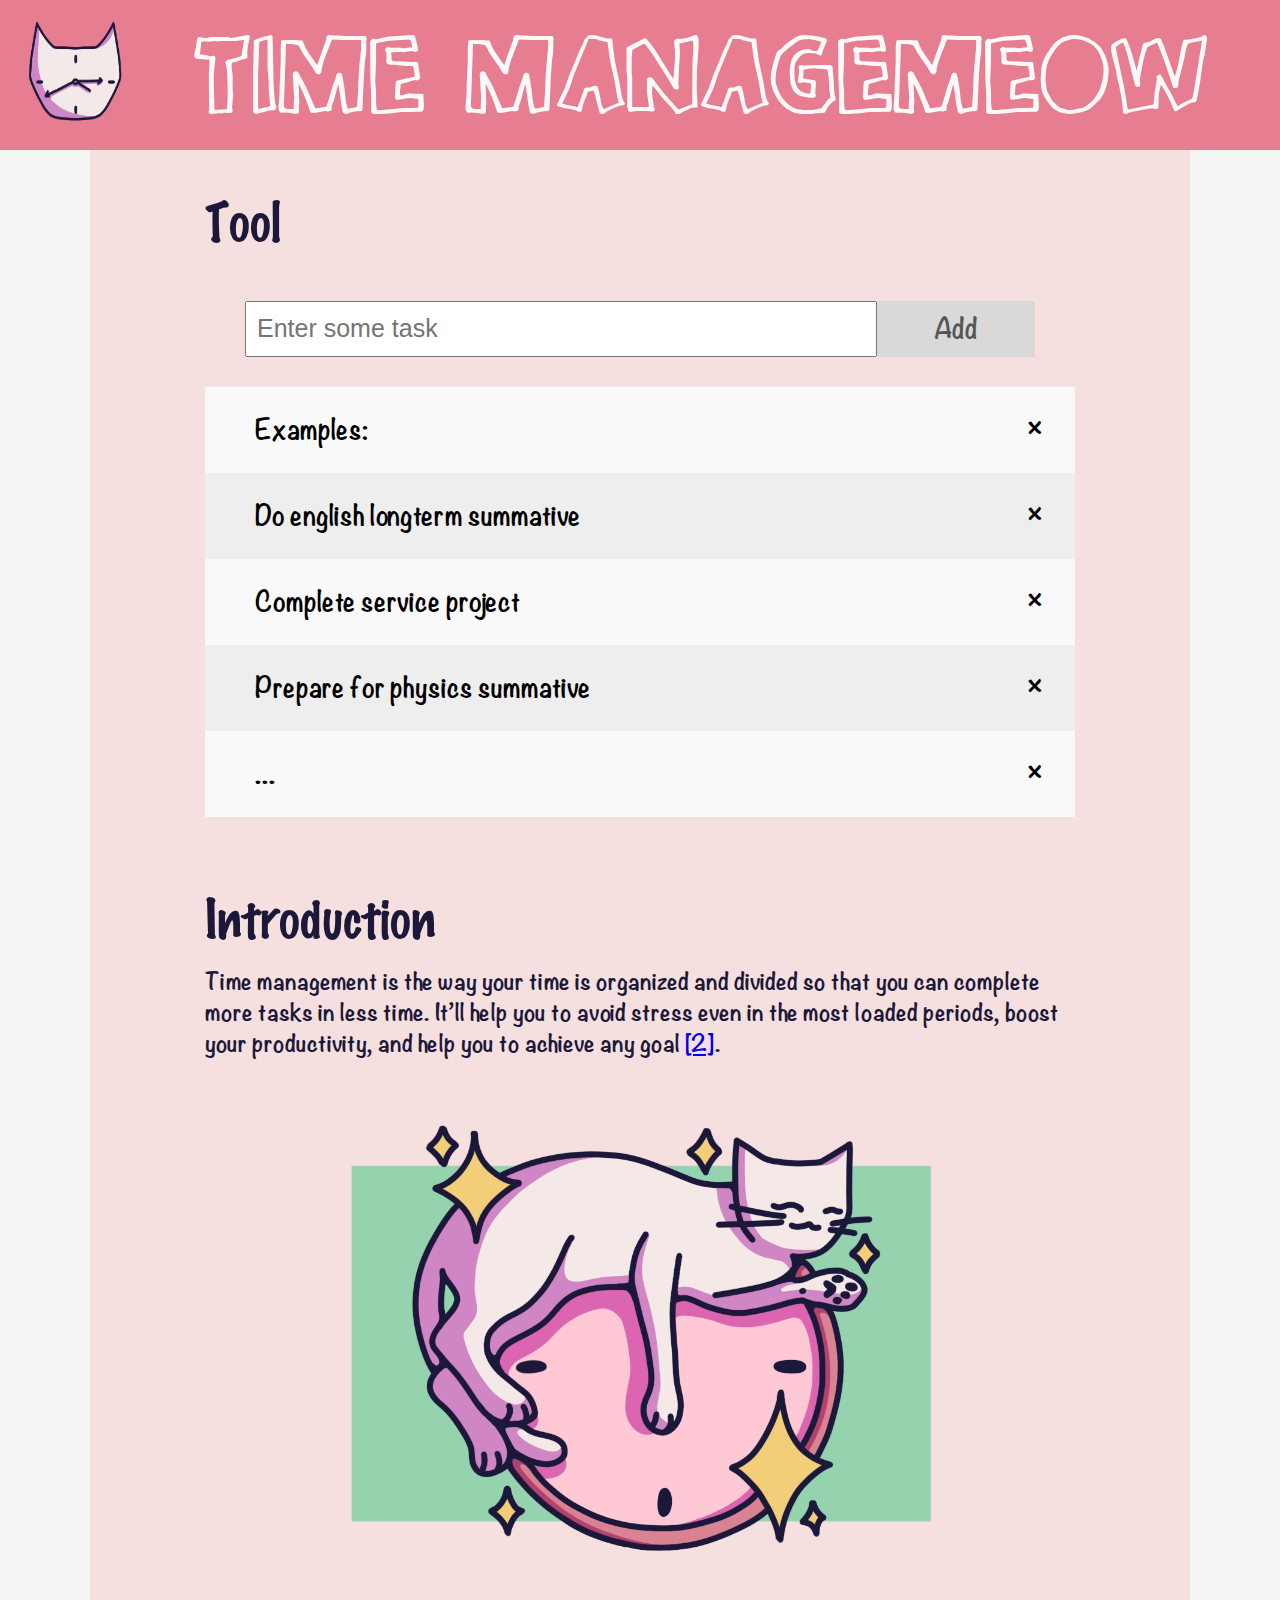
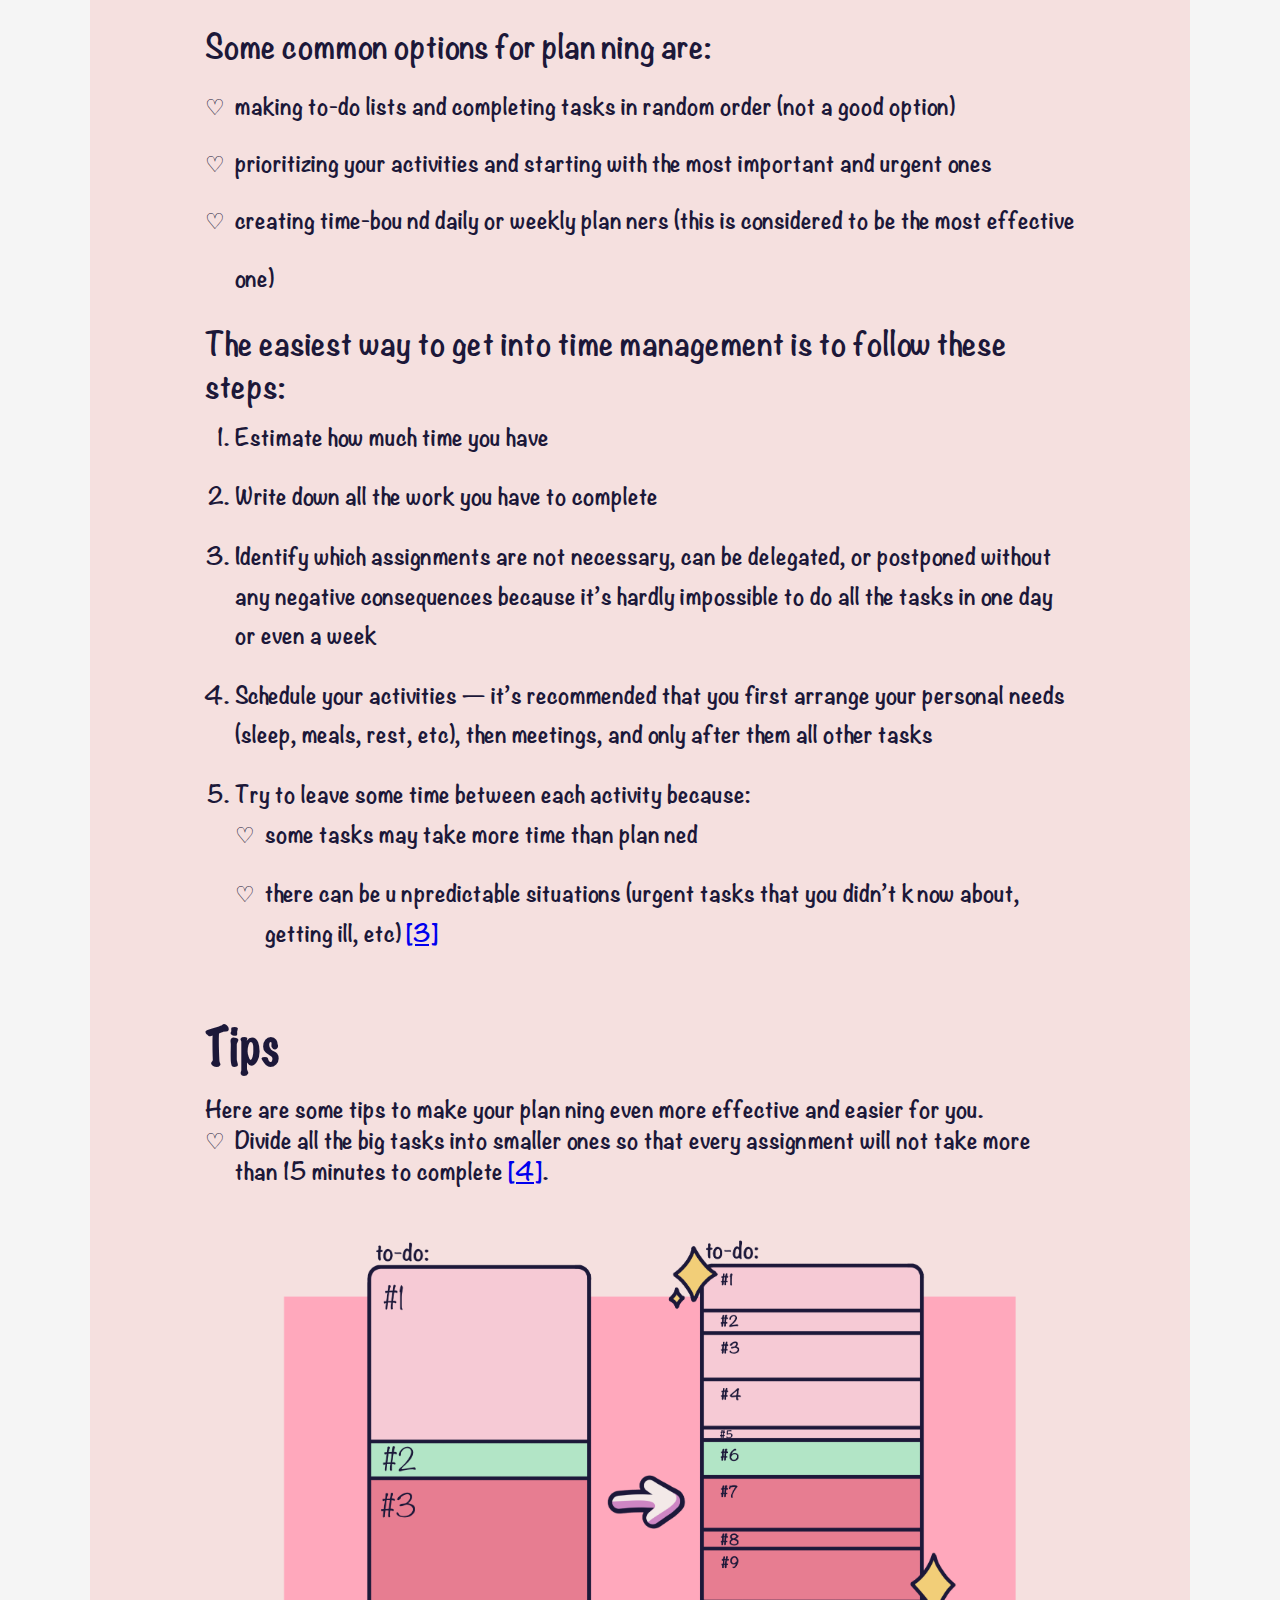
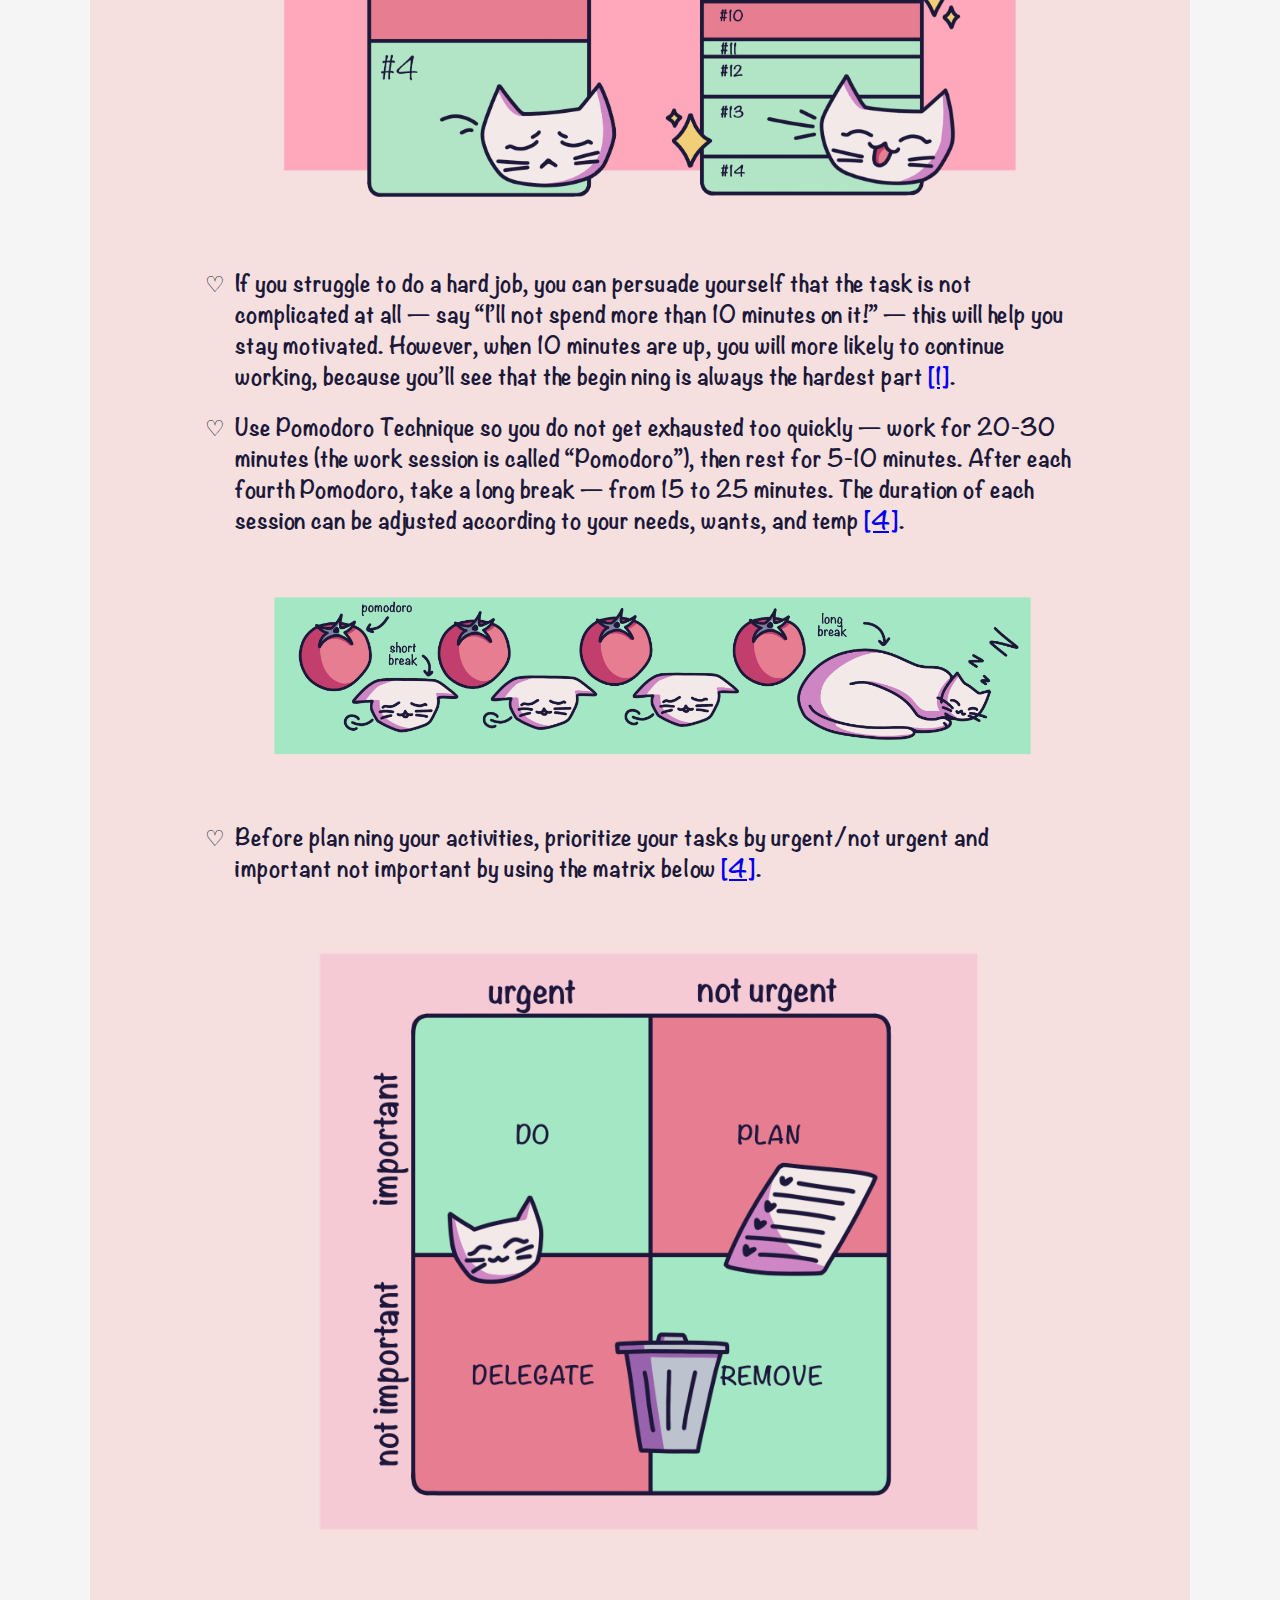
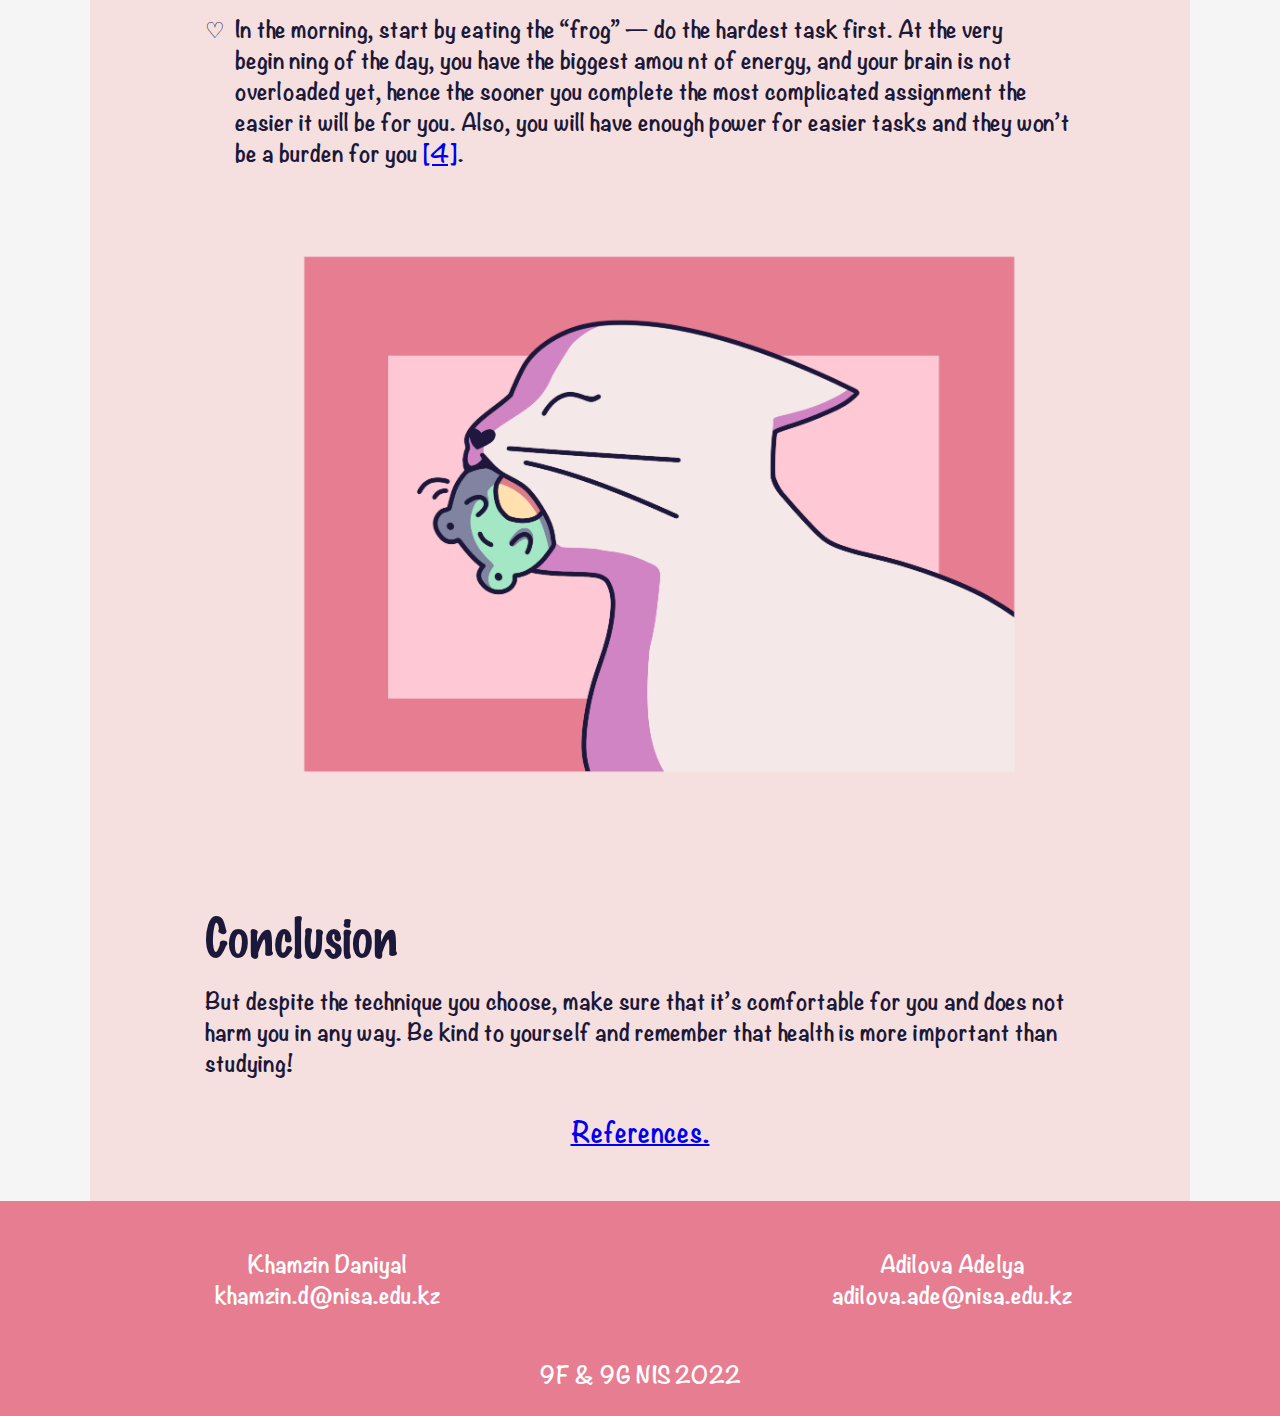
==== commit ff0fcfc5: "add illustrations" ====
--- a/index.html
+++ b/index.html
@@ -12,6 +12,9 @@
 
     <!-- CSS -->
     <link rel="stylesheet" href="index.css">
+
+    <!-- Add icon to title -->
+    <link rel="icon" href="img/logo.png" type="image/png">
 </head>
 
 <body>
@@ -20,7 +23,7 @@
         <div class='container'>
             <div class="header__row">
                 <div class="header__logo">
-
+                    <img src="img/logo.png" alt="">
                 </div>
                 <h1 class="header__title">
                     time managemeow
@@ -62,7 +65,7 @@
                         productivity, and help you to achieve any goal <a href="references.html">[2]</a>.
                     </p>
                     <div class="intro__image">
-
+                        <img src="img/image_1.png">
                     </div>
 
                     <div class="options">
@@ -113,7 +116,7 @@
                             Divide all the big tasks into smaller ones so that every assignment will not take more than
                             15 minutes to complete <a href="references.html">[4]</a>.
                             <div class="tips__image">
-
+                                <img src='img/2/2_eng.png' alt=''>
                             </div>
                         </li>
                         <li>
@@ -130,14 +133,14 @@
                             according to your needs, wants, and temp <a href="references.html">[4]</a>.
 
                             <div class="tips__image">
-
+                                <img src="img/3/3_eng.png" alt="">
                             </div>
                         </li>
                         <li>
                             Before planning your activities, prioritize your tasks by urgent/not urgent and important
                             not important by using the matrix below <a href="references.html">[4]</a>.
                             <div class="tips__image">
-
+                                <img src="img/4/4_eng.png" alt="">
                             </div>
                         </li>
                         <li>
@@ -147,7 +150,7 @@
                             will be for you. Also, you will have enough power for easier tasks and they won’t be a
                             burden for you <a href="references.html">[4]</a>.
                             <div class="tips__image">
-
+                                <img src="img/5.png" alt="">
                             </div>
                         </li>
                     </ul>
--- a/index.css
+++ b/index.css
@@ -79,10 +79,11 @@
 }
 
 .header__logo {
-    width: 160px;
-    height: 160px;
-    background-color: #f5e0df;
-    border-radius: 50%;
+    width: 200px;
+}
+.header__logo img {
+    width: 100%;
+    height: 100%;
 }
 
 /* ======================================================== */
@@ -250,12 +251,8 @@
     font-size: 22px;
 }
 .intro__image {
-    max-width: 900px;
-    margin: 0 auto;
+    max-width: 700px;
     margin: 30px auto 30px;
-    height: 172px;
-    background-color: #fff;
-    border: 1px solid #000;
 }
 .options__title {
     margin-top: 30px;
@@ -308,9 +305,6 @@
     margin: 0 auto;
     margin-top: 30px;
     margin-bottom: 30px;
-    height: 172px;
-    background-color: #fff;
-    border: 1px solid #000;
 }
 
 /* ===================================================================================== */
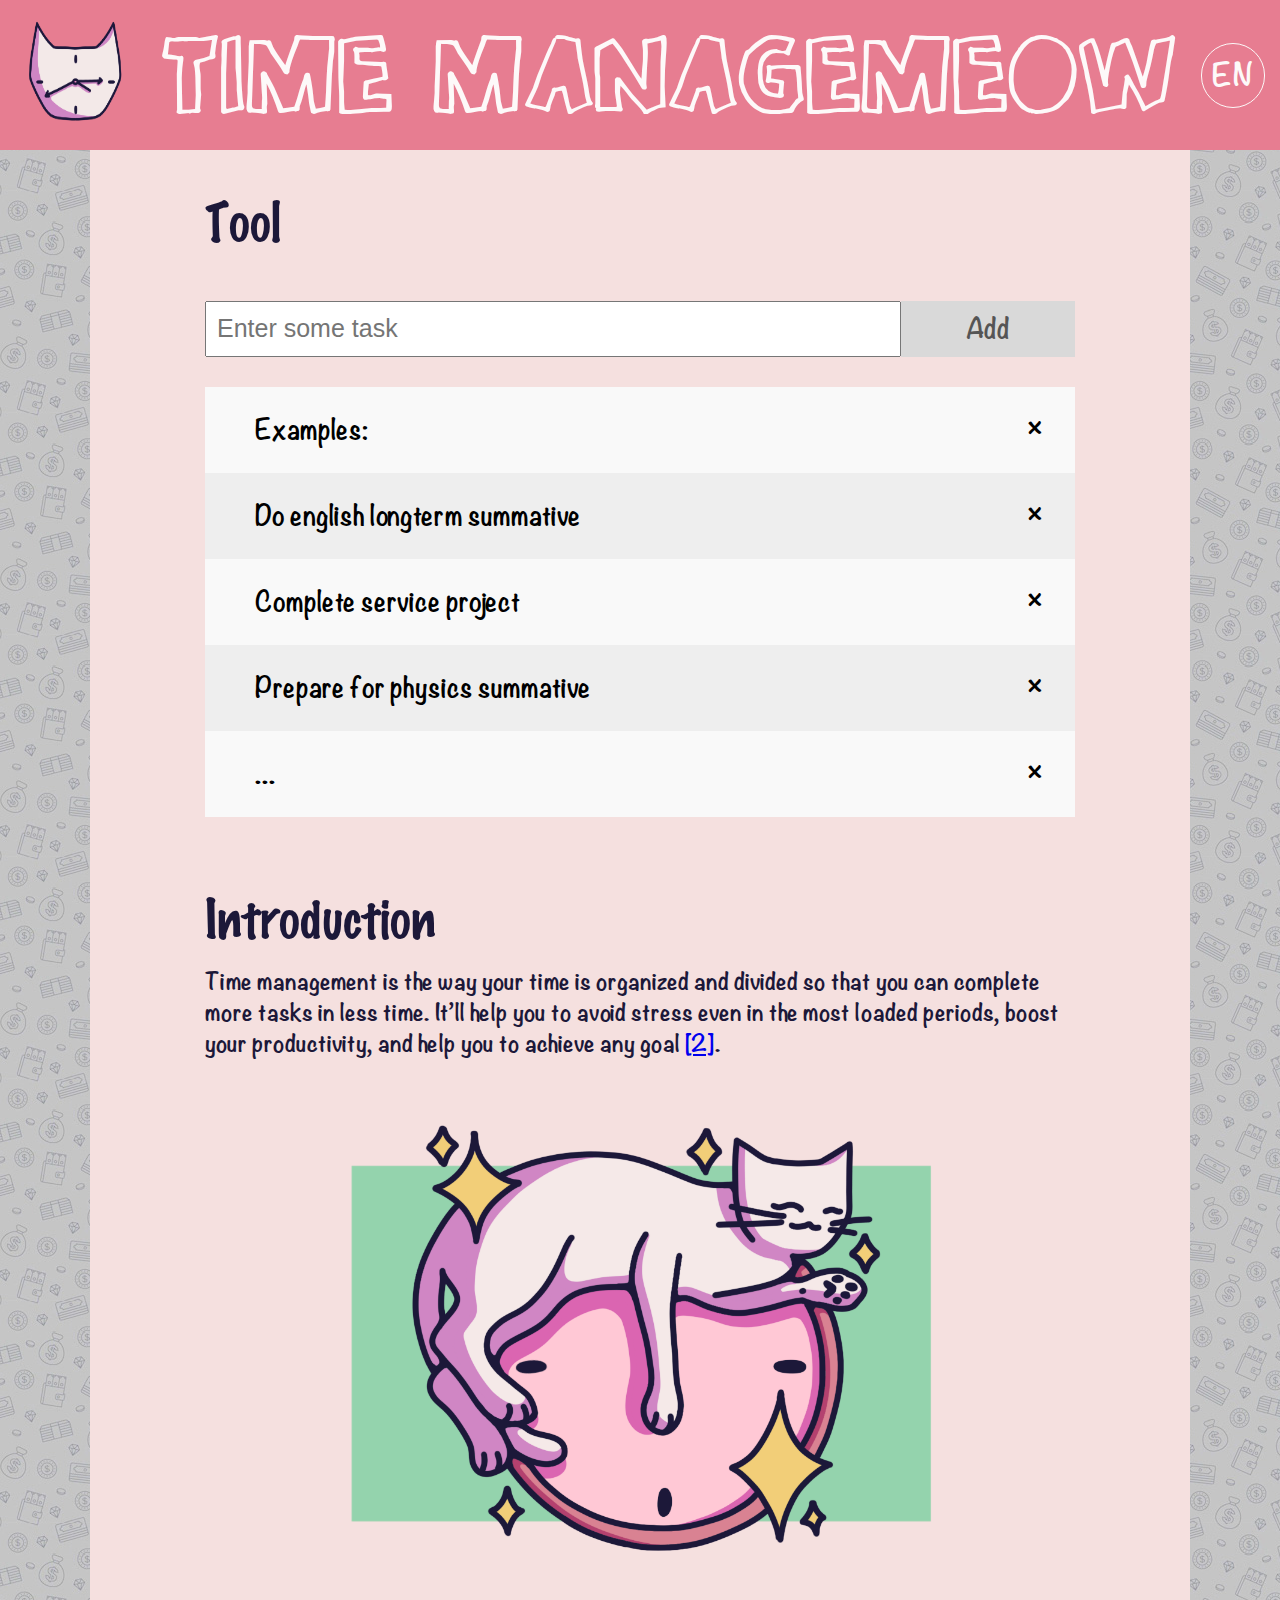
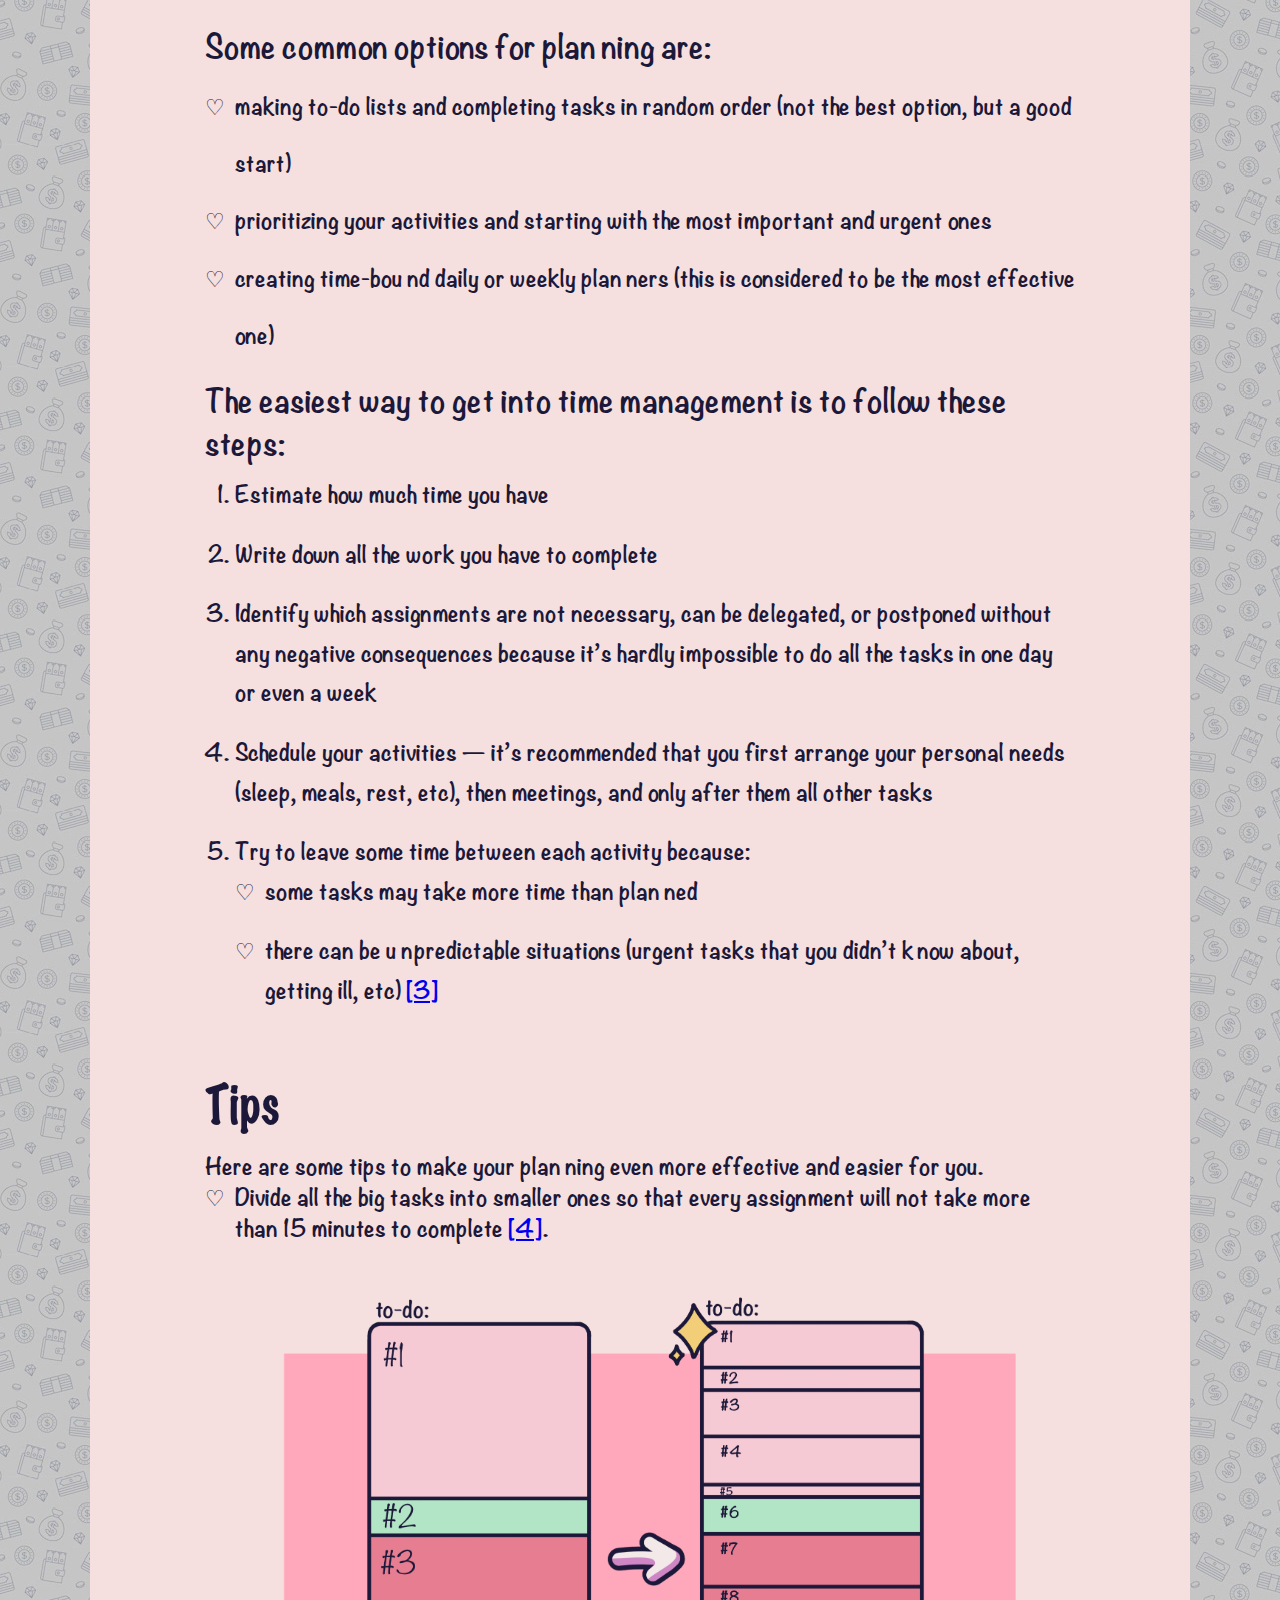
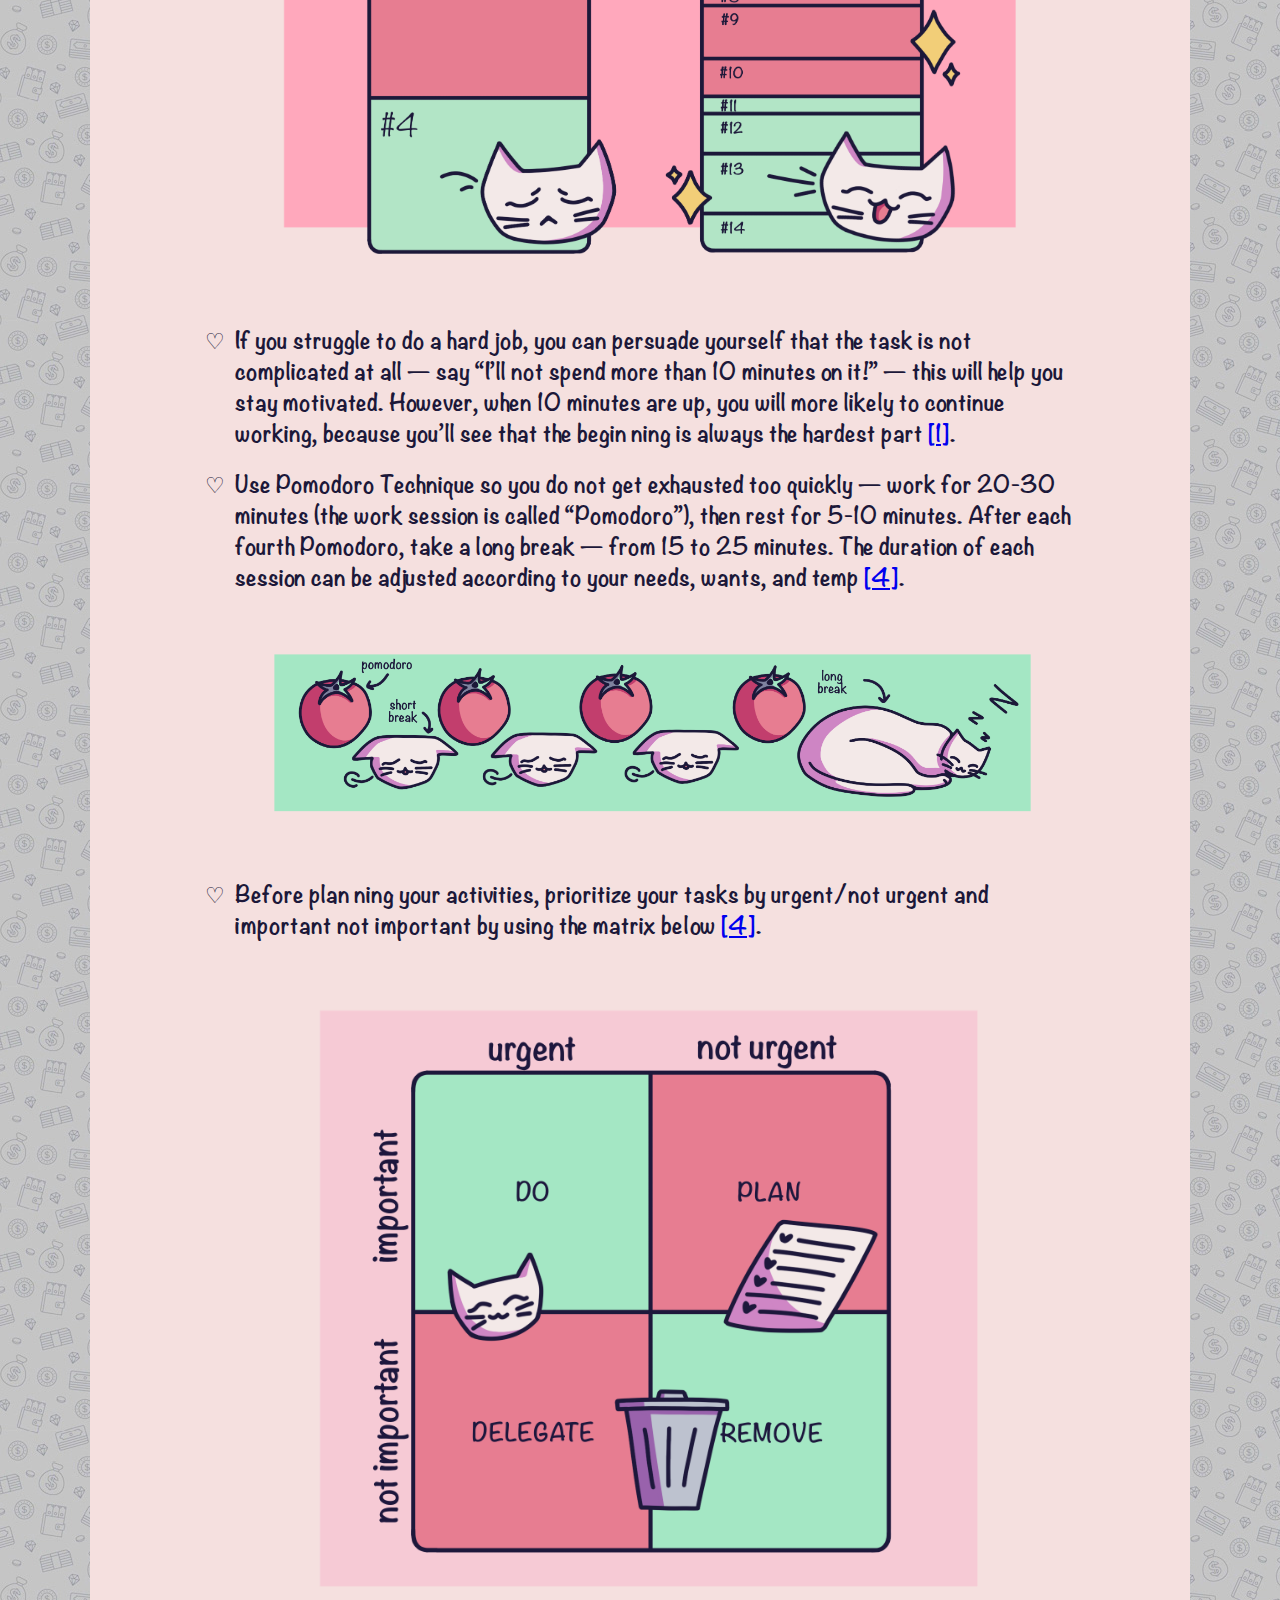
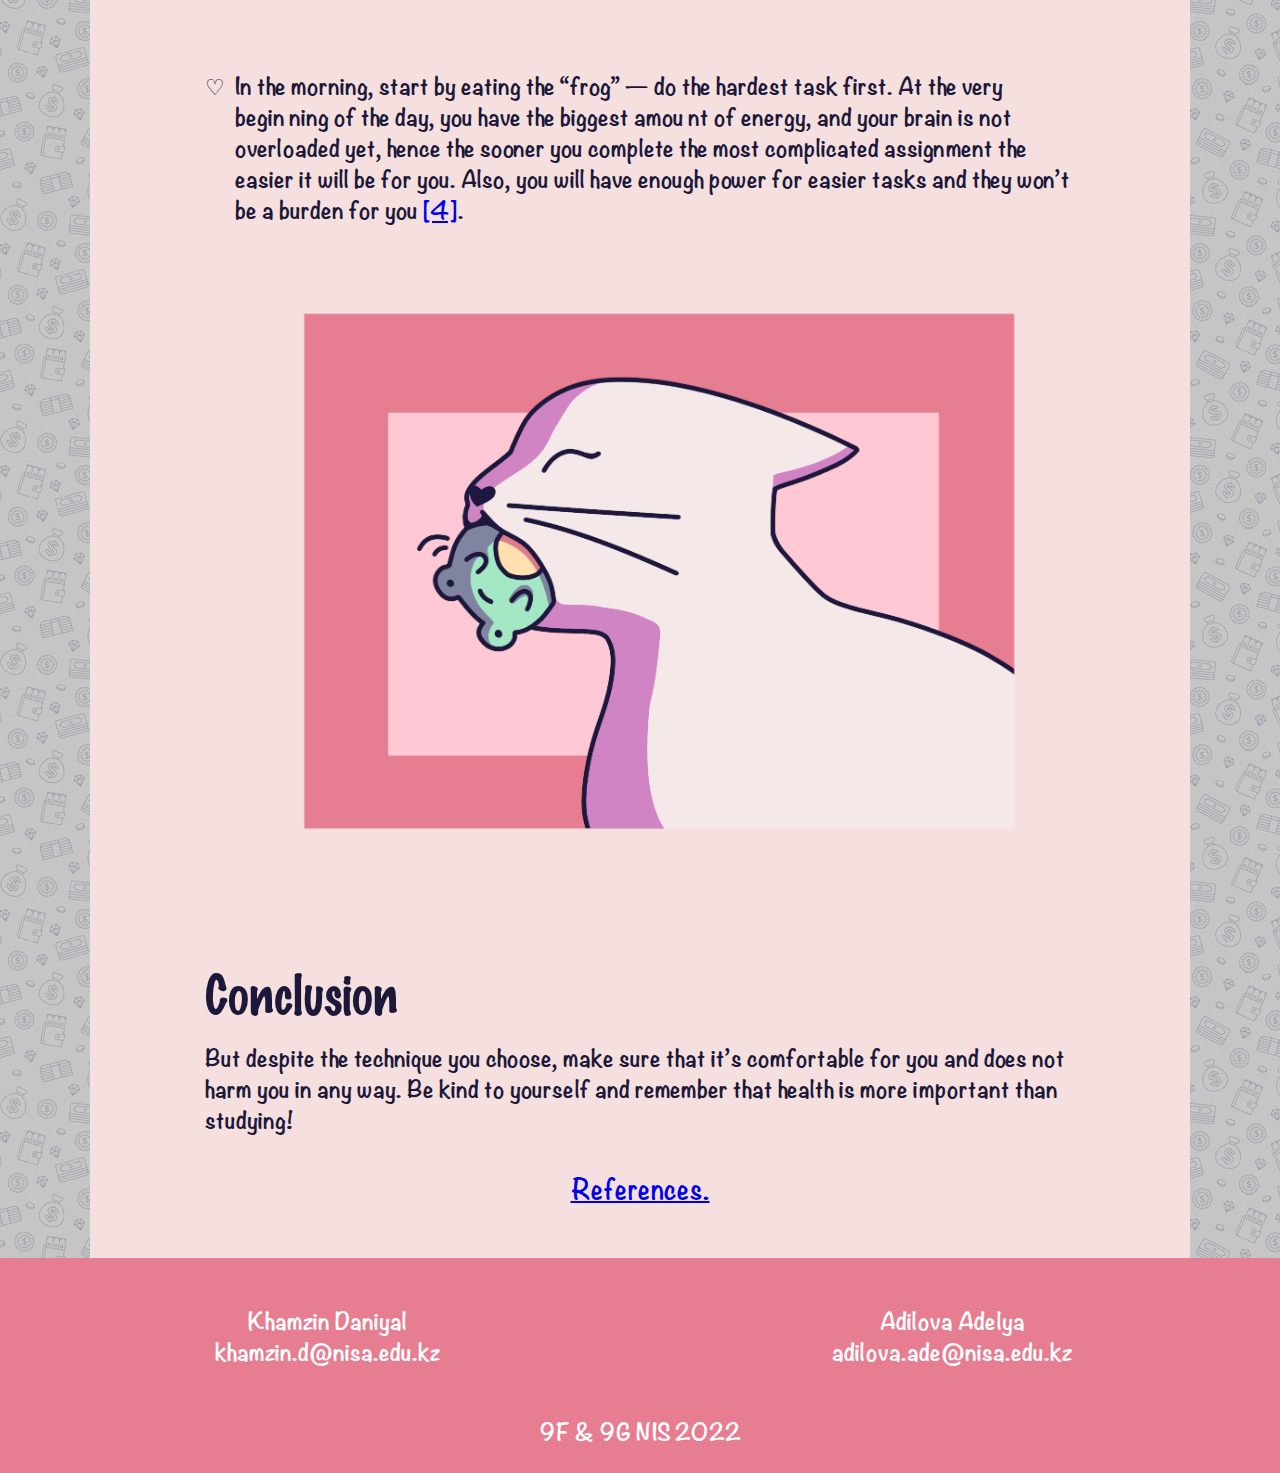
==== commit bda98017: "fix bugs" ====
--- a/index.html
+++ b/index.html
@@ -28,6 +28,17 @@
                 <h1 class="header__title">
                     time managemeow
                 </h1>
+                <div class="lang">
+                    <div class="lang__button">
+                        EN
+                    </div>
+                    <ul class="lang__list">
+                        <li><a href="index.html">EN</a></li>
+                        <li><a href="index-ru.html">RU</a></li>
+                        <li><a href="index-kz.html">KZ</a></li>
+                    </ul>
+                </div>
+
             </div>
         </div>
     </header>
@@ -73,7 +84,7 @@
                             Some common options for planning are:
                         </div>
                         <ul class="options__list text">
-                            <li>making to-do lists and completing tasks in random order (not a good option)</li>
+                            <li>making to-do lists and completing tasks in random order (not the best option, but a good start)</li>
                             <li>prioritizing your activities and starting with the most important and urgent ones</li>
                             <li>creating time-bound daily or weekly planners (this is considered to be the most
                                 effective one)</li>
--- a/index.css
+++ b/index.css
@@ -39,6 +39,7 @@
 body {
     background-color: #f5f5f5;
     font-family: "Noteworthy";
+    background: url("./img/bg_repeat.jpg");
     scroll-behavior: smooth;
     text-rendering: optimizeSpeed;
 }
@@ -67,7 +68,6 @@
     font-size: 100px;
     font-family: "Once in a while";
     color: #fdf9f9;
-    flex: 1;
     text-align: center;
 }
 
@@ -76,6 +76,7 @@
     flex-flow: row nowrap;
     align-items: center;
     height: 200px;
+    justify-content: space-between;
 }
 
 .header__logo {
@@ -84,6 +85,56 @@
 .header__logo img {
     width: 100%;
     height: 100%;
+}
+
+.lang {
+    position: relative;
+    color: #fdf9f9;
+    font-size: 30px;
+}
+
+.lang__button {
+    padding: 10px;
+    border: 1px solid #fdf9f9;
+    border-radius: 40px;
+    cursor: pointer;
+    position: relative;
+    z-index: 2;
+    transition: 0.4s;
+}
+
+.lang__button:hover {
+    background-color: #ffb2b2;
+}
+
+.lang__list {
+    position: absolute;
+    padding-right: 100px;
+    padding-top: 80px;
+    left: -100px;
+    top: -10px;
+    z-index: 1;
+    border-radius: 25px;
+    border: 2px solid #ff8da8;
+    transition: 0.5s;
+    background-color: #ff9fb5;
+    opacity: 0;
+    pointer-events: none;
+}
+
+.lang__list li a{
+    color: #ffd6dd;
+    text-decoration: none;
+}
+
+.lang__list li a:hover {
+    text-decoration: underline;
+    color: #fff2f4;
+}
+
+.lang__list.active {
+    opacity: 1;
+    pointer-events: all;
 }
 
 /* ======================================================== */
@@ -186,7 +237,7 @@
 
 /* Style the header */
 .tool__tool {
-    padding: 30px 40px;
+    padding: 30px 0px;
     color: white;
     width: 100%;
     display: flex;
@@ -448,6 +499,23 @@
     .text {
         font-size: 18px;
     }
+    
+    .lang {
+        font-size: 18px;
+    }
+
+    .lang__list {
+        font-size: 24px;
+        padding-left: 20px;
+        padding-top: 30px;
+        padding-right: 80px;
+    }
+    .tool {
+        padding-top: 10px;
+    }
+    .tool__title {
+        margin-bottom: -10px;
+    }
 }
 
 @media (max-width: 570px) {
@@ -465,6 +533,9 @@
     .footer {
         font-size: 15px;
     }
+    .lang {
+        font-size: 14px;
+    }
 }
 
 @media (max-width: 475px) {
@@ -510,6 +581,9 @@
     .conlusion__title {
         margin-bottom: 5px;
     }
+    .lang {
+        font-size: 10px;
+    }
 }
 
 @media (max-width: 390px) {
@@ -526,4 +600,7 @@
     .footer .container {
         padding: 0 5px;
     }
-}
+    .lang {
+        font-size: 8px;
+    }
+}
